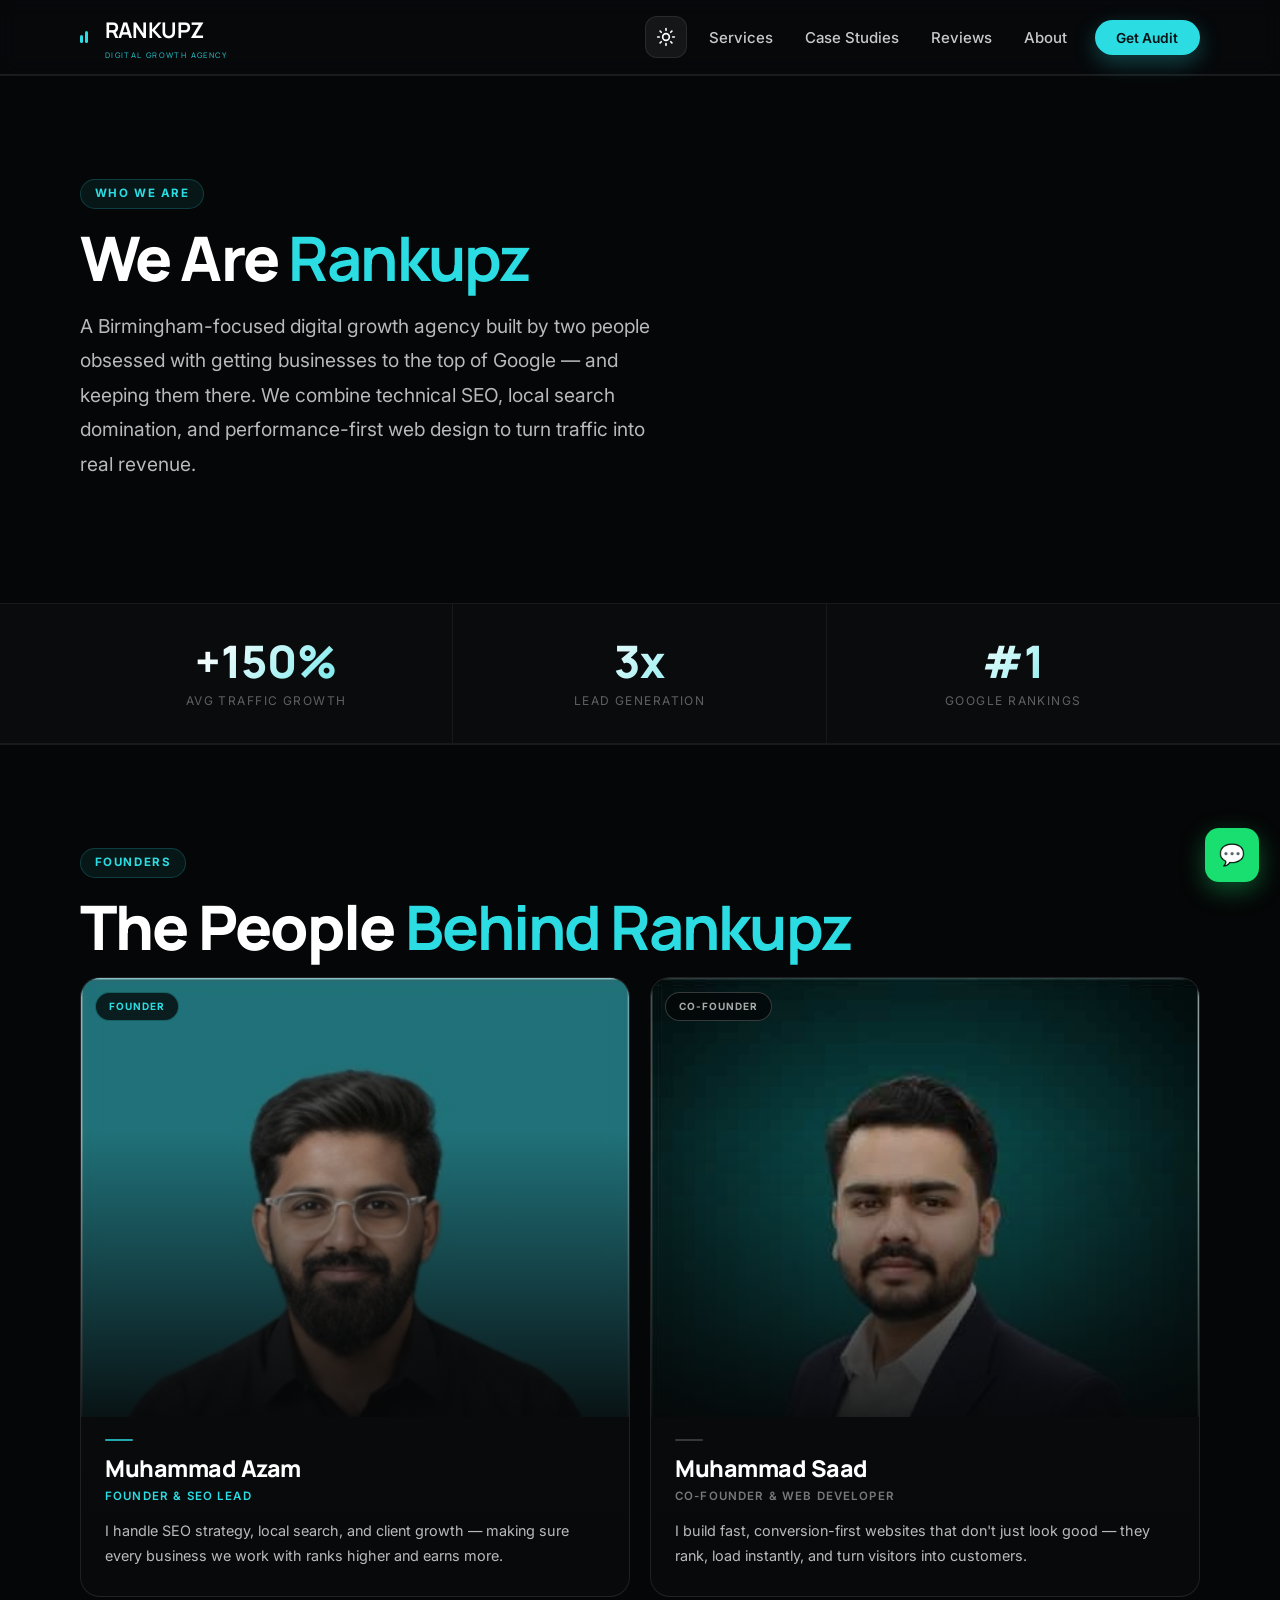
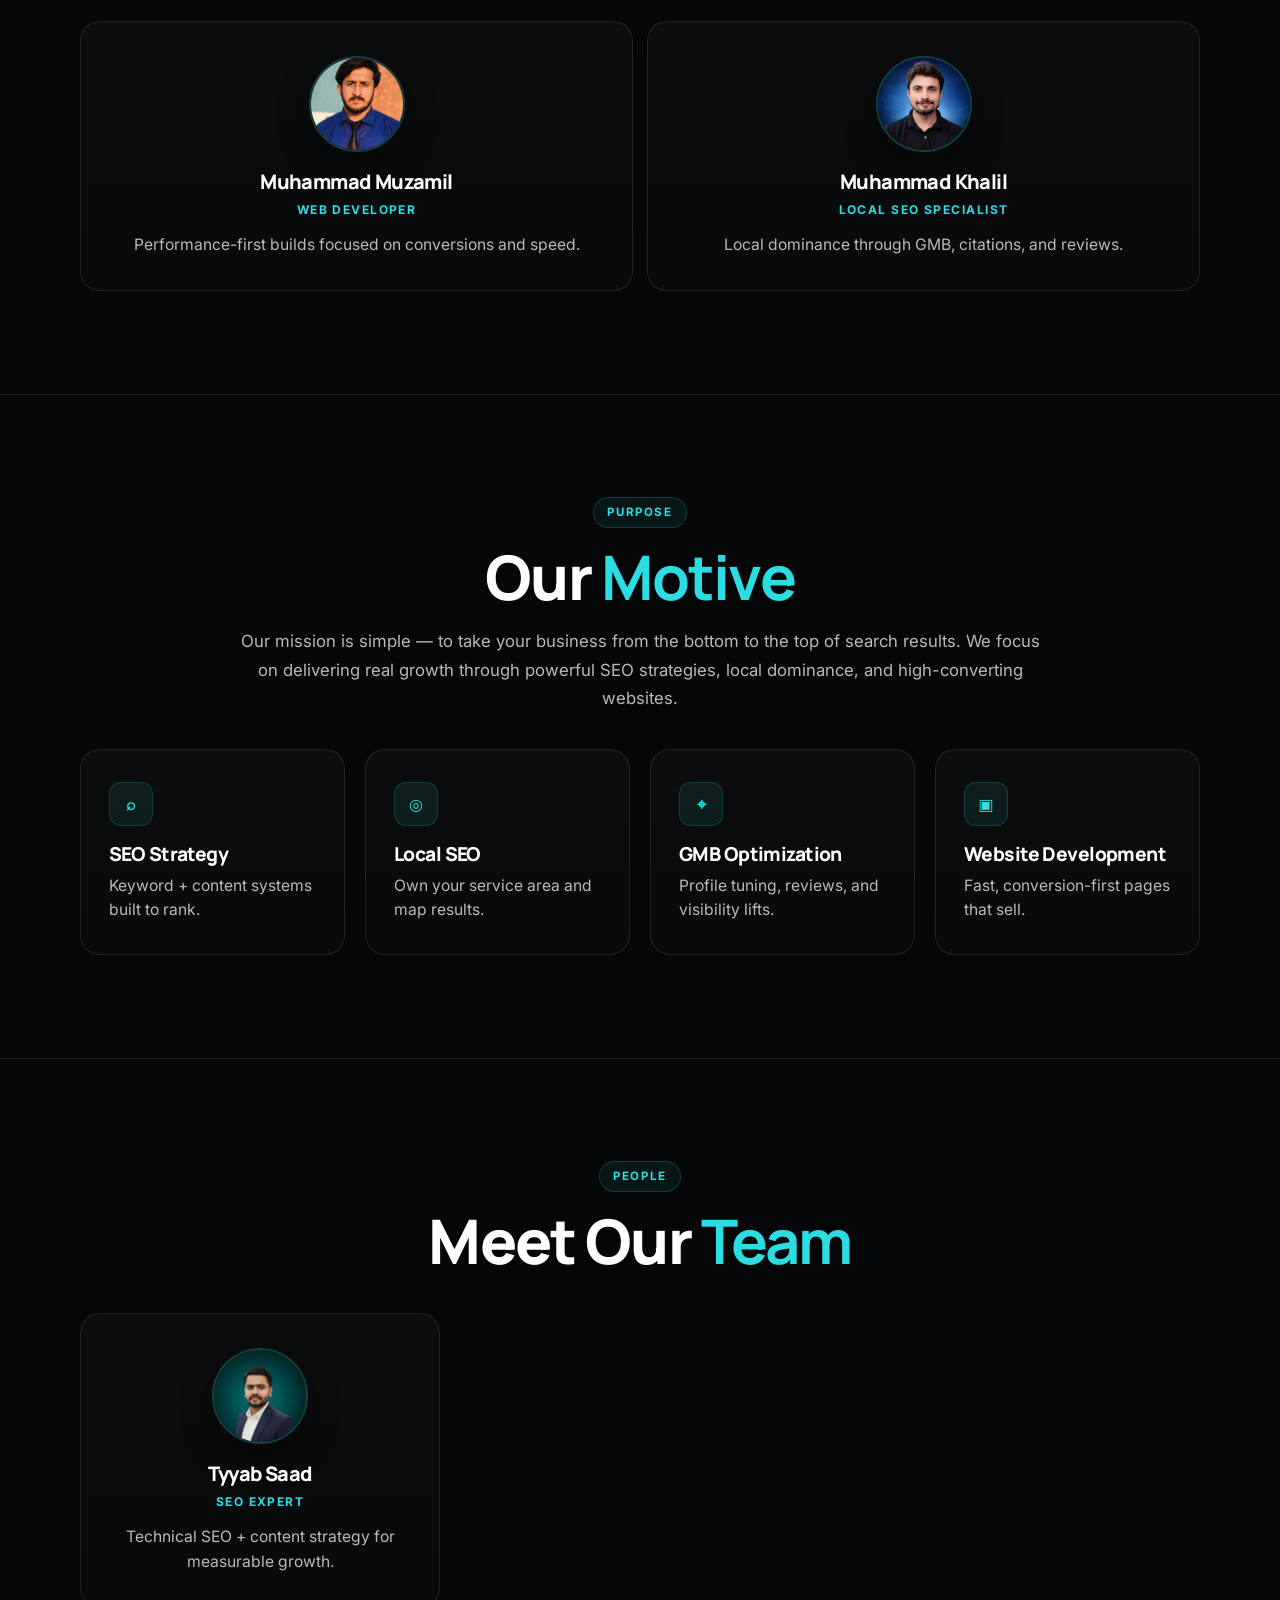
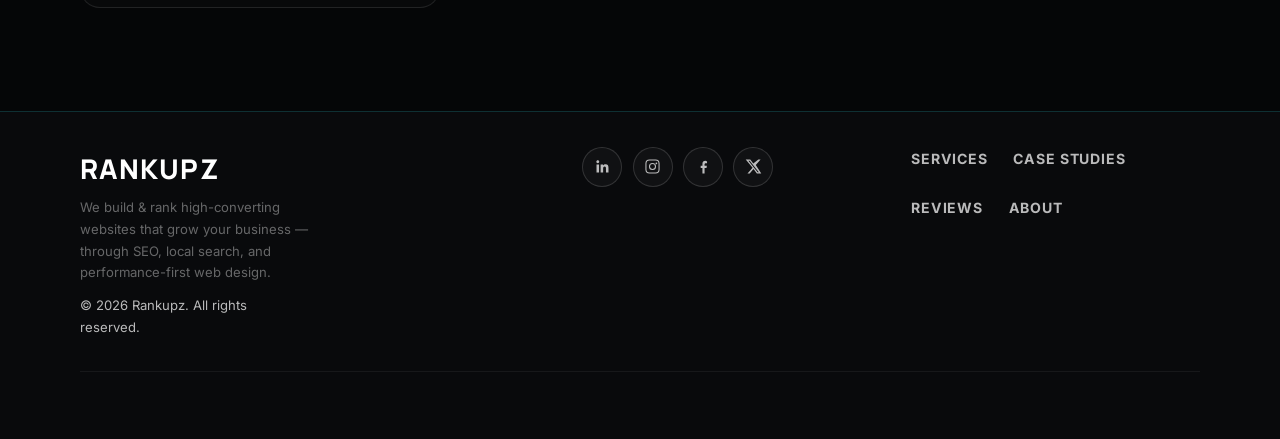
==== about.html @ 4bd8b88b "Add files via upload" ====
<!DOCTYPE html>
<html lang="en">
<head>
  <meta charset="UTF-8" />
  <meta name="viewport" content="width=device-width, initial-scale=1.0" />
  <meta name="description" content="Learn more about Rankupz, its expertise, and the services behind its premium digital growth work." />
  <title>About Us - Rankupz | Digital Growth Agency Birmingham</title>
  <link rel="preconnect" href="https://fonts.googleapis.com" />
  <link rel="preconnect" href="https://fonts.gstatic.com" crossorigin />
  <link href="https://fonts.googleapis.com/css2?family=Manrope:wght@500;600;700;800&family=Inter:wght@400;500;600;700&display=swap" rel="stylesheet" />
  <link rel="stylesheet" href="style.css" />
  <script>
    (function () {
      try {
        if (localStorage.getItem("theme") === "light") document.documentElement.setAttribute("data-theme", "light");
      } catch (e) {}
    })();
  </script>
</head>
<body>
  <a class="skip-link" href="#main">Skip to content</a>

  <header class="site-header" id="top">
    <div class="container header-inner">
      <a class="logo" href="index.html" aria-label="Home">
        <span class="logo-bars" aria-hidden="true"></span>
        <div>
          RANKUPZ
          <span style="display:block;font-size:0.48rem;font-weight:500;letter-spacing:0.18em;color:rgba(43,221,227,0.8);text-transform:uppercase;margin-top:1px;">Digital Growth Agency</span>
        </div>
      </a>

      <nav class="nav" aria-label="Primary">
        <button type="button" class="theme-toggle" id="theme-toggle" aria-label="Switch to light mode" title="Switch to light mode" aria-pressed="true">
          <svg class="theme-toggle-icon theme-toggle-icon--sun" xmlns="http://www.w3.org/2000/svg" viewBox="0 0 24 24" fill="none" stroke="currentColor" stroke-width="2" stroke-linecap="round" aria-hidden="true">
            <circle cx="12" cy="12" r="4" />
            <path d="M12 2v2M12 20v2M4.93 4.93l1.41 1.41M17.66 17.66l1.41 1.41M2 12h2M20 12h2M4.93 19.07l1.41-1.41M17.66 6.34l1.41-1.41" />
          </svg>
          <svg class="theme-toggle-icon theme-toggle-icon--moon" xmlns="http://www.w3.org/2000/svg" viewBox="0 0 24 24" fill="currentColor" aria-hidden="true">
            <path d="M21 12.79A9 9 0 1 1 11.21 3 7 7 0 0 0 21 12.79z" />
          </svg>
        </button>
        <button type="button" class="nav-toggle" aria-expanded="false" aria-controls="nav-menu" aria-label="Open menu">
          <span class="nav-toggle-bar"></span>
          <span class="nav-toggle-bar"></span>
          <span class="nav-toggle-bar"></span>
        </button>

        <ul class="nav-menu" id="nav-menu">
          <li><a href="index.html#services" class="nav-link">Services</a></li>
          <li><a href="index.html#projects" class="nav-link">Case Studies</a></li>
          <li><a href="index.html#reviews" class="nav-link">Reviews</a></li>
          <li><a href="about.html" class="nav-link">About</a></li>
          <li><a href="index.html#contact" class="nav-cta">Get Audit</a></li>
        </ul>
      </nav>
    </div>
  </header>

  <main id="main">
    <section class="section about-hero-section">
      <div class="container">
        <p class="section-label">Who We Are</p>
        <h1 class="section-title">We Are <span class="accent">Rankupz</span></h1>
        <p class="about-lead">A Birmingham-focused digital growth agency built by two people obsessed with getting businesses to the top of Google — and keeping them there. We combine technical SEO, local search domination, and performance-first web design to turn traffic into real revenue.</p>
      </div>
    </section>

    <div class="about-stats-band">
      <div class="container">
        <div class="about-stats-inner">
          <div class="about-stat-item">
            <p class="about-stat-num">+150%</p>
            <p class="about-stat-lbl">Avg Traffic Growth</p>
          </div>
          <div class="about-stat-item">
            <p class="about-stat-num">3x</p>
            <p class="about-stat-lbl">Lead Generation</p>
          </div>
          <div class="about-stat-item">
            <p class="about-stat-num">#1</p>
            <p class="about-stat-lbl">Google Rankings</p>
          </div>
        </div>
      </div>
    </div>

    <section class="section founders-section">
      <div class="container">
        <p class="section-label">Founders</p>
        <h2 class="section-title">The People <span class="accent">Behind Rankupz</span></h2>

        <div class="founders-grid">
          <div class="founder-card reveal" data-delay="0">
            <div class="founder-img">
              <img src="azam.jpg" alt="Muhammad Azam - Founder Rankupz" loading="lazy" decoding="async" />
              <div class="founder-img-overlay"></div>
              <span class="founder-badge">Founder</span>
            </div>
            <div class="founder-body">
              <div class="founder-accent-line"></div>
              <h3 class="founder-name">Muhammad Azam</h3>
              <p class="founder-role">Founder & SEO Lead</p>
              <p class="founder-bio">I handle SEO strategy, local search, and client growth — making sure every business we work with ranks higher and earns more.</p>
            </div>
          </div>

          <div class="founder-card reveal" data-delay="1">
            <div class="founder-img">
              <img src="saad.jpg" alt="Muhammad Saad - Co-Founder Rankupz" loading="lazy" decoding="async" />
              <div class="founder-img-overlay"></div>
              <span class="founder-badge founder-badge--co">Co-Founder</span>
            </div>
            <div class="founder-body">
              <div class="founder-accent-line founder-accent-line--dim"></div>
              <h3 class="founder-name">Muhammad Saad</h3>
              <p class="founder-role founder-role--dim">Co-Founder & Web Developer</p>
              <p class="founder-bio">I build fast, conversion-first websites that don't just look good — they rank, load instantly, and turn visitors into customers.</p>
            </div>
          </div>
        </div>

        <div class="team-members-row">
          <article class="team-card reveal" data-delay="2">
            <img class="team-avatar" src="Muzamil.jpg" alt="Muhammad Muzamil profile photo" />
            <h3 class="team-name">Muhammad Muzamil</h3>
            <p class="team-role">Web Developer</p>
            <p class="team-bio">Performance-first builds focused on conversions and speed.</p>
          </article>

          <article class="team-card reveal" data-delay="3">
            <img class="team-avatar" src="khalil.jpg" alt="Muhammad Khalil photo" />
            <h3 class="team-name">Muhammad Khalil</h3>
            <p class="team-role">Local SEO Specialist</p>
            <p class="team-bio">Local dominance through GMB, citations, and reviews.</p>
          </article>
        </div>
      </div>
    </section>

    <!-- ========== OUR MOTIVE ========== -->
    <section class="section motive-section" aria-labelledby="motive-title">
      <div class="container motive-container">
        <header class="motive-header reveal">
          <p class="section-label">Purpose</p>
          <h2 id="motive-title" class="section-title">Our <span class="accent">Motive</span></h2>
          <p class="motive-desc">
            Our mission is simple — to take your business from the bottom to the top of search results. We focus on delivering real growth through powerful SEO strategies, local dominance, and high-converting websites.
          </p>
        </header>

        <div class="motive-grid">
          <article class="motive-card reveal" data-delay="0">
            <div class="motive-icon" aria-hidden="true">⌕</div>
            <h3 class="motive-title">SEO Strategy</h3>
            <p class="motive-text">Keyword + content systems built to rank.</p>
          </article>

          <article class="motive-card reveal" data-delay="1">
            <div class="motive-icon" aria-hidden="true">◎</div>
            <h3 class="motive-title">Local SEO</h3>
            <p class="motive-text">Own your service area and map results.</p>
          </article>

          <article class="motive-card reveal" data-delay="2">
            <div class="motive-icon" aria-hidden="true">⌖</div>
            <h3 class="motive-title">GMB Optimization</h3>
            <p class="motive-text">Profile tuning, reviews, and visibility lifts.</p>
          </article>

          <article class="motive-card reveal" data-delay="3">
            <div class="motive-icon" aria-hidden="true">▣</div>
            <h3 class="motive-title">Website Development</h3>
            <p class="motive-text">Fast, conversion-first pages that sell.</p>
          </article>
        </div>
      </div>
    </section>

    <!-- ========== MEET OUR TEAM ========== -->
    <section class="section team-section" aria-labelledby="team-title">
      <div class="container">
        <header class="team-header reveal">
          <p class="section-label">People</p>
          <h2 id="team-title" class="section-title">Meet Our <span class="accent">Team</span></h2>
        </header>

        <div class="team-grid">
          <article class="team-card reveal" data-delay="0">
            <img class="team-avatar" src="saad.jpg" alt="Tyyab Saad photo" />
            <h3 class="team-name">Tyyab Saad</h3>
            <p class="team-role">SEO Expert</p>
            <p class="team-bio">Technical SEO + content strategy for measurable growth.</p>
          </article>
        </div>
      </div>
    </section>
  </main>

  <footer class="site-footer">
    <div class="container footer-inner">
      <div>
        <p class="footer-brand">RANKUPZ</p>
        <p class="footer-tagline">We build & rank high-converting websites that grow your business — through SEO, local search, and performance-first web design.</p>
        <p class="footer-copy">&copy; <span id="year"></span> Rankupz. All rights reserved.</p>
      </div>

      <div class="footer-social" aria-label="Social media links">
        <a href="https://www.linkedin.com/in/muhammad-azam-2197a6378/" class="social-link" target="_blank" rel="noopener noreferrer" aria-label="LinkedIn">
          <svg viewBox="0 0 24 24" fill="currentColor" aria-hidden="true"><path d="M20.447 20.452h-3.554v-5.569c0-1.328-.027-3.037-1.852-3.037-1.853 0-2.136 1.445-2.136 2.939v5.667H9.351V9h3.414v1.561h.046c.477-.9 1.637-1.85 3.37-1.85 3.601 0 4.267 2.37 4.267 5.455v6.286zM5.337 7.433c-1.144 0-2.063-.926-2.063-2.065 0-1.138.92-2.063 2.063-2.063 1.14 0 2.064.925 2.064 2.063 0 1.139-.925 2.065-2.064 2.065zm1.782 13.019H3.555V9h3.564v11.452z"/></svg>
        </a>
        <a href="https://www.instagram.com/" class="social-link" target="_blank" rel="noopener noreferrer" aria-label="Instagram">
          <svg viewBox="0 0 24 24" fill="currentColor" aria-hidden="true"><path d="M7.75 2h8.5A5.75 5.75 0 0 1 22 7.75v8.5A5.75 5.75 0 0 1 16.25 22h-8.5A5.75 5.75 0 0 1 2 16.25v-8.5A5.75 5.75 0 0 1 7.75 2m0 1.5A4.25 4.25 0 0 0 3.5 7.75v8.5a4.25 4.25 0 0 0 4.25 4.25h8.5a4.25 4.25 0 0 0 4.25-4.25v-8.5a4.25 4.25 0 0 0-4.25-4.25h-8.5M17.5 6.25a1.25 1.25 0 1 1 0 2.5 1.25 1.25 0 0 1 0-2.5M12 7a5 5 0 1 1 0 10 5 5 0 0 1 0-10m0 1.5a3.5 3.5 0 1 0 0 7 3.5 3.5 0 0 0 0-7"/></svg>
        </a>
        <a href="https://www.facebook.com/" class="social-link" target="_blank" rel="noopener noreferrer" aria-label="Facebook">
          <svg viewBox="0 0 24 24" fill="currentColor" aria-hidden="true"><path d="M13.5 22v-8h2.75l.5-3h-3.25V9.25c0-.89.34-1.75 1.82-1.75H17V4.87A19.6 19.6 0 0 0 14.57 4c-2.48 0-4.07 1.5-4.07 4.22V11H8v3h2.5v8h3z"/></svg>
        </a>
        <a href="https://x.com/" class="social-link" target="_blank" rel="noopener noreferrer" aria-label="X (Twitter)">
          <svg viewBox="0 0 24 24" fill="currentColor" aria-hidden="true"><path d="M18.9 2h3.1l-6.8 7.8L23 22h-6.2l-4.8-6.3L6.6 22H3.5l7.2-8.3L1 2h6.4l4.3 5.7L18.9 2zm-1.1 18h1.7L6.6 3.9H4.8L17.8 20z"/></svg>
        </a>
      </div>

      <nav class="footer-links" aria-label="Footer">
        <a href="index.html#services">Services</a>
        <a href="index.html#projects">Case Studies</a>
        <a href="index.html#reviews">Reviews</a>
        <a href="about.html">About</a>
      </nav>
    </div>

    <a class="floating-chat" href="index.html#contact" aria-label="Open contact section">💬</a>
  </footer>

  <script src="script.js"></script>
</body>
</html>
---- style.css ----
/* ============================================
   RANKUPZ — dark premium agency UI
   Accent: #2bdde3
   ============================================ */

:root {
  color-scheme: dark;
  --bg: #050607;
  --surface: #0c0d10;
  --surface-2: #111318;
  --text: #ffffff;
  --muted: rgba(255, 255, 255, 0.72);
  --accent: #2bdde3;
  --accent-soft: rgba(43, 221, 227, 0.15);
  --border: rgba(255, 255, 255, 0.09);
  --stat-gradient-start: #ffffff;
  /* Softer, more premium shadows (less harsh) */
  --shadow: 0 14px 44px rgba(0, 0, 0, 0.42);
  --shadow-hover: 0 18px 56px rgba(0, 0, 0, 0.48);
  --glow-soft: 0 0 0 1px rgba(43, 221, 227, 0.12), 0 10px 30px rgba(43, 221, 227, 0.14);
  --glow-hover: 0 0 0 1px rgba(43, 221, 227, 0.22), 0 14px 38px rgba(43, 221, 227, 0.18);
  --radius: 20px;
  --radius-pill: 999px;
  --font-display: "Manrope", system-ui, sans-serif;
  --font-body: "Inter", system-ui, sans-serif;
  --header-h: 74px;
  --ease: cubic-bezier(0.22, 1, 0.36, 1);
  /* Consistent spacing scale */
  --space-1: 0.5rem;
  --space-2: 0.75rem;
  --space-3: 1rem;
  --space-4: 1.25rem;
  --space-5: 1.6rem;
  --space-6: 2rem;
  --space-7: 2.6rem;
}

*,
*::before,
*::after {
  box-sizing: border-box;
}

html {
  scroll-behavior: smooth;
}

@media (prefers-reduced-motion: reduce) {
  html {
    scroll-behavior: auto;
  }
  *,
  *::before,
  *::after {
    animation-duration: 0.01ms !important;
    animation-iteration-count: 1 !important;
    transition-duration: 0.01ms !important;
  }
}

body {
  margin: 0;
  font-family: var(--font-body);
  font-size: 1rem;
  line-height: 1.65;
  color: var(--text);
  background: var(--bg);
  -webkit-font-smoothing: antialiased;
}

/* Better focus styles for keyboard users */
:focus-visible {
  outline: 3px solid rgba(43, 221, 227, 0.35);
  outline-offset: 3px;
}

img {
  max-width: 100%;
  height: auto;
  display: block;
}

h1, h2, h3, h4 {
  font-family: var(--font-display);
  color: var(--text);
  font-weight: 700;
  line-height: 1.15;
  letter-spacing: -0.03em;
}

a {
  color: inherit;
  text-decoration: none;
}

ul {
  margin: 0;
  padding: 0;
  list-style: none;
}

.accent {
  color: var(--accent);
  font-weight: 700;
}

.skip-link {
  position: absolute;
  left: -9999px;
  z-index: 9999;
  padding: 0.75rem 1rem;
  background: var(--accent);
  color: #000;
  font-weight: 600;
  border-radius: 8px;
}
.skip-link:focus {
  left: 1rem;
  top: 1rem;
}

.container {
  width: min(1120px, 92vw);
  margin-left: auto;
  margin-right: auto;
}

/* ========== Header ========== */
.site-header {
  position: sticky;
  top: 0;
  z-index: 300;
  background: rgba(8, 9, 11, 0.82);
  backdrop-filter: blur(10px);
  border-bottom: 1px solid var(--border);
  transition: background 0.3s var(--ease), box-shadow 0.3s var(--ease), border-color 0.3s var(--ease);
}

.site-header.is-scrolled {
  background: rgba(8, 9, 11, 0.95);
  border-color: rgba(43, 221, 227, 0.2);
  box-shadow: 0 8px 26px rgba(0, 0, 0, 0.4);
}

.header-inner {
  display: flex;
  align-items: center;
  justify-content: space-between;
  min-height: var(--header-h);
  padding: 0.15rem 0;
}

.nav {
  display: flex;
  align-items: center;
  gap: 0.5rem;
}

.theme-toggle {
  display: inline-flex;
  align-items: center;
  justify-content: center;
  width: 42px;
  height: 42px;
  padding: 0;
  border: 1px solid var(--border);
  border-radius: 12px;
  background: rgba(255, 255, 255, 0.06);
  color: var(--text);
  cursor: pointer;
  flex-shrink: 0;
  transition: background 0.25s var(--ease), border-color 0.25s var(--ease), transform 0.2s var(--ease);
}

.theme-toggle:hover {
  background: rgba(43, 221, 227, 0.12);
  border-color: rgba(43, 221, 227, 0.35);
}

.theme-toggle:focus-visible {
  outline: 3px solid rgba(43, 221, 227, 0.45);
  outline-offset: 2px;
}

.theme-toggle svg {
  width: 20px;
  height: 20px;
  display: block;
}

.theme-toggle .theme-toggle-icon--moon {
  display: none;
}

html[data-theme="light"] .theme-toggle .theme-toggle-icon--sun {
  display: none;
}

html[data-theme="light"] .theme-toggle .theme-toggle-icon--moon {
  display: block;
}

.logo {
  font-family: var(--font-display);
  font-weight: 700;
  font-size: 1.35rem;
  letter-spacing: -0.02em;
  color: var(--text);
  display: inline-flex;
  align-items: center;
  gap: 0.55rem;
}

.logo-bars {
  width: 12px;
  height: 12px;
  position: relative;
  display: inline-block;
}
.logo-bars::before,
.logo-bars::after {
  content: "";
  position: absolute;
  bottom: 0;
  width: 3px;
  border-radius: 3px;
  background: var(--accent);
}
.logo-bars::before {
  left: 0;
  height: 8px;
}
.logo-bars::after {
  left: 5px;
  height: 12px;
}
.logo-bars + * {
  margin-left: 0.25rem;
}

.nav-menu {
  display: flex;
  align-items: center;
  gap: 0.2rem;
  list-style: none;
  margin: 0;
  padding: 0;
}

.nav-link {
  position: relative;
  font-size: 0.9375rem;
  font-weight: 500;
  color: var(--text);
  opacity: 0.78;
  padding: 0.55rem 0.9rem;
  transition: opacity 0.25s var(--ease);
}

.nav-link::after {
  content: "";
  position: absolute;
  left: 0.9rem;
  right: 0.9rem;
  bottom: 0.15rem;
  height: 2px;
  background: var(--accent);
  transform: scaleX(0);
  transform-origin: left;
  transition: transform 0.3s var(--ease);
}

.nav-link:hover,
.nav-link:focus-visible {
  opacity: 1;
}

.nav-link:hover::after,
.nav-link:focus-visible::after {
  transform: scaleX(1);
}

/* Nav CTA: pill, secondary fill, white text */
.nav-cta {
  margin-left: 0.65rem;
  padding: 0.6rem 1.35rem;
  font-size: 0.86rem;
  font-weight: 600;
  color: #ffffff !important;
  border-radius: var(--radius-pill);
  background: var(--accent);
  color: #061215 !important;
  box-shadow: 0 8px 22px rgba(43, 221, 227, 0.28);
  transition: transform 0.25s var(--ease), box-shadow 0.25s var(--ease), background 0.25s var(--ease);
}

.nav-cta:hover {
  transform: translateY(-1px);
  box-shadow: 0 12px 30px rgba(43, 221, 227, 0.34);
}

.nav-toggle {
  display: none;
  flex-direction: column;
  gap: 5px;
  background: none;
  border: none;
  cursor: pointer;
  padding: 0.5rem;
}

.nav-toggle-bar {
  width: 22px;
  height: 2px;
  background: var(--text);
  border-radius: 1px;
  transition: transform 0.25s var(--ease), opacity 0.25s var(--ease);
}

@media (max-width: 768px) {
  .nav-toggle {
    display: flex;
  }
  .nav-menu {
    position: fixed;
    inset: var(--header-h) 0 auto 0;
    flex-direction: column;
    gap: 0;
    padding: 1rem 0 1.25rem;
    background: rgba(8, 9, 11, 0.98);
    border-bottom: 1px solid var(--border);
    box-shadow: var(--shadow);
    transform: translateY(-120%);
    opacity: 0;
    visibility: hidden;
    transition: transform 0.3s var(--ease), opacity 0.3s var(--ease), visibility 0.3s;
  }
  .nav-menu.is-open {
    transform: translateY(0);
    opacity: 1;
    visibility: visible;
  }
  .nav-menu li {
    width: 100%;
    justify-content: center;
  }
  .nav-link {
    display: block;
    width: 100%;
    text-align: center;
    padding: 0.85rem 1rem;
    opacity: 1;
  }
  .nav-link::after {
    left: 30%;
    right: 30%;
    bottom: 0.4rem;
  }
  .nav-cta {
    margin: 0.65rem 1.25rem 0;
    width: calc(100% - 2.5rem);
    text-align: center;
  }
  .nav-toggle[aria-expanded="true"] .nav-toggle-bar:nth-child(1) {
    transform: translateY(7px) rotate(45deg);
  }
  .nav-toggle[aria-expanded="true"] .nav-toggle-bar:nth-child(2) {
    opacity: 0;
  }
  .nav-toggle[aria-expanded="true"] .nav-toggle-bar:nth-child(3) {
    transform: translateY(-7px) rotate(-45deg);
  }
}

/* ========== Buttons ========== */
.btn {
  display: inline-flex;
  align-items: center;
  justify-content: center;
  gap: 0.5rem;
  padding: 0.9rem 1.75rem;
  min-height: 50px;
  font-family: var(--font-body);
  font-size: 0.9375rem;
  font-weight: 600;
  border-radius: var(--radius-pill);
  border: none;
  cursor: pointer;
  transition: transform 0.25s var(--ease), box-shadow 0.25s var(--ease), background 0.25s var(--ease), color 0.25s var(--ease);
}

.btn-primary {
  color: #071316;
  background: var(--accent);
  box-shadow: 0 10px 26px rgba(43, 221, 227, 0.28);
}

.btn-primary:hover {
  transform: translateY(-2px);
  box-shadow: 0 16px 40px rgba(43, 221, 227, 0.36);
}

.btn-primary:active {
  transform: scale(0.98);
}

.btn-ghost {
  background: transparent;
  color: var(--text);
  border: 1px solid rgba(255, 255, 255, 0.14);
  box-shadow: none;
}

.btn-ghost:hover {
  border-color: rgba(43, 221, 227, 0.4);
  background: rgba(255, 255, 255, 0.03);
  transform: translateY(-1px);
}

.btn-block {
  width: 100%;
}

/* ========== Hero ========== */
.hero {
  position: relative;
  padding: clamp(4.2rem, 9vw, 6.8rem) 0 clamp(4.8rem, 9vw, 7.4rem);
  background: var(--bg);
  overflow: hidden;
}

.hero-bg {
  position: absolute;
  inset: 0;
  background:
    radial-gradient(ellipse 60% 35% at 75% 30%, rgba(255, 255, 255, 0.1), transparent 65%),
    radial-gradient(ellipse 80% 60% at 50% 50%, rgba(43, 221, 227, 0.08), transparent 75%);
  pointer-events: none;
}

.hero-layout {
  position: relative;
  z-index: 1;
  display: grid;
  grid-template-columns: minmax(0, 1.05fr) minmax(0, 0.95fr);
  gap: clamp(2.6rem, 6vw, 4.6rem);
  align-items: center;
}

.hero-content {
  max-width: 40rem;
}

.hero-badge {
  display: inline-block;
  font-size: 0.78rem;
  font-weight: 600;
  letter-spacing: 0.14em;
  text-transform: uppercase;
  color: var(--accent);
  margin-bottom: 1.25rem;
}

.hero-title {
  font-size: clamp(3rem, 8vw, 5.5rem);
  font-weight: 800;
  margin: 0 0 0.85rem;
  line-height: 0.98;
  color: var(--text);
}

.hero-sub {
  font-size: clamp(1.08rem, 1.8vw, 1.35rem);
  color: var(--muted);
  margin: 0 0 2rem;
  max-width: 44rem;
  line-height: 1.55;
}

.hero-actions {
  display: flex;
  flex-wrap: wrap;
  gap: 1rem;
}

.hero-visual {
  display: flex;
  justify-content: center;
}

.hero-panel {
  width: min(440px, 100%);
  background: linear-gradient(180deg, rgba(255, 255, 255, 0.07) 0%, rgba(255, 255, 255, 0.03) 100%);
  border: 1px solid var(--border);
  border-radius: var(--radius);
  padding: 1.25rem;
  box-shadow: var(--shadow);
}

.hero-panel-row {
  display: flex;
  align-items: center;
  justify-content: space-between;
  padding: 0.7rem 0;
  border-bottom: 1px solid rgba(255, 255, 255, 0.08);
  color: var(--muted);
}

.hero-panel-row strong {
  color: var(--accent);
  font-family: var(--font-display);
  font-size: 1.05rem;
}

.hero-line-chart {
  margin-top: 1rem;
  height: 130px;
  border-radius: 10px;
  border: 1px solid rgba(255, 255, 255, 0.08);
  background:
    linear-gradient(150deg, rgba(43, 221, 227, 0.3) 0%, rgba(43, 221, 227, 0.02) 70%),
    radial-gradient(circle at 25% 70%, rgba(43, 221, 227, 0.45) 0 2px, transparent 3px),
    radial-gradient(circle at 50% 52%, rgba(43, 221, 227, 0.45) 0 2px, transparent 3px),
    radial-gradient(circle at 72% 37%, rgba(43, 221, 227, 0.45) 0 2px, transparent 3px),
    linear-gradient(135deg, transparent 0 20%, rgba(43, 221, 227, 0.9) 20% 22%, transparent 22% 43%, rgba(43, 221, 227, 0.9) 43% 45%, transparent 45% 64%, rgba(43, 221, 227, 0.9) 64% 66%, transparent 66%);
}

.fade-in-up {
  opacity: 0;
  animation: fadeInUp 0.75s var(--ease) forwards;
}

@keyframes fadeInUp {
  from {
    opacity: 0;
    transform: translateY(16px);
  }
  to {
    opacity: 1;
    transform: translateY(0);
  }
}

@media (max-width: 960px) {
  .hero-layout {
    grid-template-columns: 1fr;
    text-align: left;
  }
  .hero-content {
    max-width: none;
  }
  .hero-sub {
    margin-left: auto;
    margin-right: auto;
  }
  .hero-visual {
    max-width: 100%;
  }
}

/* ========== Sections ========== */
.section {
  padding: clamp(4.5rem, 9vw, 7rem) 0;
  background: var(--bg);
  border-top: 1px solid rgba(255, 255, 255, 0.08);
}

.section-header {
  display: grid;
  grid-template-columns: 1fr 1fr;
  gap: 2.25rem;
  align-items: start;
  margin-bottom: clamp(2.5rem, 5vw, 3.5rem);
}

.section-label {
  font-size: 0.85rem;
  font-weight: 700;
  letter-spacing: 0.18em;
  text-transform: uppercase;
  color: var(--accent);
  margin: 0 0 1rem;
}

.section-title {
  font-size: clamp(2.1rem, 4.8vw, 4.1rem);
  font-weight: 800;
  margin: 0 0 0.85rem;
  color: var(--text);
  line-height: 1.2;
}

.section-desc {
  margin: 0;
  color: var(--muted);
  font-size: clamp(1rem, 1.3vw, 1.15rem);
  line-height: 1.6;
  max-width: 34rem;
}

/* Scroll reveal */
.reveal {
  opacity: 0;
  transform: translateY(20px);
  transition: opacity 0.8s var(--ease), transform 0.8s var(--ease);
}

.reveal.is-visible {
  opacity: 1;
  transform: translateY(0);
}

/* ========== Services (glass cards) ========== */
.services-grid {
  display: grid;
  grid-template-columns: repeat(3, minmax(0, 1fr));
  gap: 1.25rem;
  background: transparent;
}

.service-card {
  padding: 2.35rem 2.1rem 2.2rem;
  background: linear-gradient(180deg, rgba(255, 255, 255, 0.03) 0%, rgba(255, 255, 255, 0.015) 100%);
  border: 1px solid var(--border);
  min-height: 340px;
  border-radius: var(--radius);
  transition: all 0.3s ease;
}

.service-card:hover {
  transform: translateY(-8px) scale(1.02);
  box-shadow: 0 20px 60px rgba(0,0,0,0.5), 0 0 0 1px rgba(43, 221, 227, 0.18), 0 0 28px rgba(43, 221, 227, 0.14);
  background: linear-gradient(180deg, rgba(43, 221, 227, 0.06) 0%, rgba(255, 255, 255, 0.015) 100%);
}

.service-card--featured {
  background: linear-gradient(180deg, rgba(43, 221, 227, 0.08) 0%, rgba(255, 255, 255, 0.02) 100%);
}

.service-card-icon {
  width: 44px;
  height: 44px;
  display: flex;
  align-items: center;
  justify-content: center;
  margin-bottom: 1.15rem;
  border-radius: 10px;
  background: rgba(43, 221, 227, 0.09);
  color: var(--accent);
  border: 1px solid rgba(43, 221, 227, 0.15);
  transition: transform 0.25s var(--ease);
}

.service-card-icon svg {
  width: 22px;
  height: 22px;
}

.service-card:hover .service-card-icon {
  transform: scale(1.05);
}

.service-card-icon--solid {
  background: rgba(43, 221, 227, 0.18);
}

.service-card-title {
  font-size: 1.55rem;
  font-weight: 800;
  margin: 0 0 0.5rem;
  color: var(--text);
}

.service-card-desc {
  display: none;
}

.service-sublist {
  margin: 0;
  font-size: 0.98rem;
  color: var(--muted);
}

.service-sublist li {
  position: relative;
  padding-left: 1.1rem;
  margin-bottom: 0.7rem;
}

.service-sublist li::before {
  content: "";
  position: absolute;
  left: 0;
  top: 0.55em;
  width: 5px;
  height: 5px;
  border-radius: 50%;
  background: var(--accent);
}

@media (max-width: 640px) {
  .section-header {
    grid-template-columns: 1fr;
  }
  .section-desc {
    font-size: 1.05rem;
    line-height: 1.6;
  }
  .services-grid {
    grid-template-columns: 1fr;
  }
  .service-card {
    border-right: 0;
    border-bottom: 1px solid var(--border);
  }
}

/* ========== Why us ========== */
.why-layout {
  display: grid;
  grid-template-columns: 1.15fr 1fr;
  gap: 2.2rem;
}

.why-intro .section-title {
  font-size: clamp(2.3rem, 6vw, 4.8rem);
}

.why-grid {
  display: grid;
  grid-template-columns: repeat(2, minmax(0, 1fr));
  gap: 1.25rem;
  background: transparent;
}

.why-item {
  padding: 2.1rem 1.95rem;
  background: linear-gradient(180deg, rgba(255, 255, 255, 0.03) 0%, rgba(255, 255, 255, 0.015) 100%);
  border: 1px solid var(--border);
  border-radius: var(--radius);
  transition: all 0.3s ease;
}

.why-item:hover {
  transform: translateY(-8px) scale(1.02);
  box-shadow: 0 20px 60px rgba(0,0,0,0.5), 0 0 0 1px rgba(43, 221, 227, 0.18), 0 0 28px rgba(43, 221, 227, 0.12);
  background: rgba(43, 221, 227, 0.06);
}

.why-title {
  font-size: 1.25rem;
  font-weight: 800;
  margin: 0 0 0.45rem;
  color: var(--text);
}

.why-text {
  margin: 0;
  font-size: 0.98rem;
  color: var(--muted);
  line-height: 1.6;
}

/* ========== Projects ========== */
.projects-grid {
  display: grid;
  grid-template-columns: repeat(3, minmax(0, 1fr));
  gap: 1.25rem;
  background: transparent;
}

.project-card {
  padding: 2.15rem 1.95rem;
  border: 1px solid var(--border);
  background: linear-gradient(180deg, rgba(255, 255, 255, 0.03) 0%, rgba(255, 255, 255, 0.015) 100%);
  min-height: 300px;
  border-radius: var(--radius);
  transition: all 0.3s ease;
}

.project-card:hover {
  transform: translateY(-8px) scale(1.02);
  box-shadow: 0 20px 60px rgba(0,0,0,0.5), 0 0 0 1px rgba(43, 221, 227, 0.18), 0 0 28px rgba(43, 221, 227, 0.12);
  background: linear-gradient(180deg, rgba(43, 221, 227, 0.05) 0%, rgba(255, 255, 255, 0.015) 100%);
}

.project-title {
  font-size: 1.35rem;
  font-weight: 800;
  margin: 0.2rem 0 0.35rem;
  color: var(--text);
}

.stat-number {
  margin: 0 0 0.8rem;
  font-family: var(--font-display);
  font-size: clamp(2rem, 5vw, 2.8rem);
  font-weight: 800;
  color: var(--accent);
}

.project-desc {
  margin: 0;
  font-size: 0.98rem;
  color: var(--muted);
  line-height: 1.55;
}

/* ========== Portfolio / Our Work ========== */
.portfolio-grid {
  display: grid;
  grid-template-columns: repeat(2, minmax(0, 1fr));
  gap: 1.25rem;
}

.portfolio-card {
  text-align: left;
  width: 100%;
  padding: 0;
  border: 1px solid var(--border);
  border-radius: var(--radius);
  background: linear-gradient(180deg, rgba(255, 255, 255, 0.03) 0%, rgba(255, 255, 255, 0.015) 100%);
  box-shadow: var(--shadow);
  overflow: hidden;
  cursor: pointer;
  transition: transform 0.35s var(--ease), box-shadow 0.35s var(--ease), border-color 0.35s var(--ease);
}

.portfolio-media {
  position: relative;
  aspect-ratio: 16 / 10;
  overflow: hidden;
}

.portfolio-media img {
  width: 100%;
  height: 100%;
  object-fit: cover;
  transform: scale(1.02);
  transition: transform 0.55s var(--ease);
}

.portfolio-body {
  padding: 1.6rem 1.6rem 1.7rem;
}

.portfolio-category {
  margin: 0 0 0.6rem;
  color: var(--accent);
  font-weight: 800;
  font-size: 0.72rem;
  letter-spacing: 0.12em;
  text-transform: uppercase;
}

.portfolio-title {
  margin: 0 0 0.55rem;
  font-family: var(--font-display);
  font-weight: 800;
  font-size: 1.25rem;
  color: var(--text);
  letter-spacing: -0.02em;
}

.portfolio-desc {
  margin: 0;
  color: var(--muted);
  font-size: 0.98rem;
  line-height: 1.6;
}

.portfolio-card:hover,
.portfolio-card:focus-visible {
  transform: translateY(-8px) scale(1.01);
  border-color: rgba(43, 221, 227, 0.22);
  box-shadow: 0 22px 60px rgba(0,0,0,0.5), 0 0 0 1px rgba(43, 221, 227, 0.18), 0 0 28px rgba(43, 221, 227, 0.12);
  outline: none;
}

.portfolio-card:hover .portfolio-media img,
.portfolio-card:focus-visible .portfolio-media img {
  transform: scale(1.08);
}

.portfolio-cta {
  margin-top: 2.25rem;
  display: flex;
  justify-content: center;
}

@media (max-width: 900px) {
  .portfolio-grid {
    grid-template-columns: 1fr;
  }
  .portfolio-body {
    padding: 1.4rem 1.35rem 1.5rem;
  }
}

/* ========== Case study modal ========== */
.case-modal {
  position: fixed;
  inset: 0;
  z-index: 999;
  display: grid;
  place-items: center;
  padding: 1.25rem;
  opacity: 0;
  visibility: hidden;
  pointer-events: none;
  transition: opacity 0.25s var(--ease), visibility 0.25s var(--ease);
}

.case-modal.is-open {
  opacity: 1;
  visibility: visible;
  pointer-events: auto;
}

.case-modal-overlay {
  position: absolute;
  inset: 0;
  background: rgba(0, 0, 0, 0.62);
  backdrop-filter: blur(10px);
}

.case-modal-dialog {
  position: relative;
  width: min(820px, 92vw);
  max-height: min(78vh, 720px);
  overflow: auto;
  border-radius: 22px;
  border: 1px solid rgba(43, 221, 227, 0.22);
  background: linear-gradient(180deg, rgba(255,255,255,0.04) 0%, rgba(255,255,255,0.02) 100%);
  box-shadow: 0 28px 90px rgba(0,0,0,0.62);
  transform: translateY(14px) scale(0.98);
  transition: transform 0.25s var(--ease);
  z-index: 1;
}

.case-modal.is-open .case-modal-dialog {
  transform: translateY(0) scale(1);
}

.case-modal-close {
  position: absolute;
  top: 14px;
  right: 14px;
  width: 42px;
  height: 42px;
  border-radius: 14px;
  border: 1px solid rgba(255, 255, 255, 0.14);
  background: rgba(255, 255, 255, 0.06);
  color: var(--text);
  cursor: pointer;
  display: grid;
  place-items: center;
  font-size: 1.5rem;
  line-height: 1;
  transition: transform 0.2s var(--ease), border-color 0.2s var(--ease), background 0.2s var(--ease);
}

.case-modal-close:hover {
  transform: translateY(-1px);
  border-color: rgba(43, 221, 227, 0.35);
  background: rgba(43, 221, 227, 0.12);
}

.case-modal-content {
  padding: 2.1rem 2.1rem 2rem;
}

.case-modal-kicker {
  margin: 0 0 0.4rem;
  color: var(--muted);
  font-size: 0.9rem;
}

.case-modal-title {
  margin: 0 0 0.5rem;
  font-family: var(--font-display);
  font-weight: 900;
  font-size: clamp(1.65rem, 3.2vw, 2.25rem);
  color: var(--text);
  letter-spacing: -0.03em;
}

.case-modal-live {
  display: inline-flex;
  align-items: center;
  gap: 0.4rem;
  margin: 0 0 1.1rem;
  padding: 0.45rem 0.85rem;
  border-radius: 999px;
  border: 1px solid rgba(43, 221, 227, 0.35);
  background: rgba(43, 221, 227, 0.08);
  color: var(--accent);
  font-weight: 800;
  letter-spacing: 0.06em;
  text-transform: uppercase;
  font-size: 0.68rem;
  transition: transform 0.2s var(--ease), background 0.2s var(--ease), border-color 0.2s var(--ease);
}

.case-modal-live:hover {
  transform: translateY(-1px);
  background: rgba(43, 221, 227, 0.12);
  border-color: rgba(43, 221, 227, 0.55);
}

.case-modal-category {
  margin: 0 0 1.4rem;
  color: var(--accent);
  font-weight: 800;
  letter-spacing: 0.12em;
  text-transform: uppercase;
  font-size: 0.72rem;
}

.case-modal-grid {
  display: grid;
  grid-template-columns: 1fr 1fr;
  gap: 1.25rem;
}

.case-modal-block {
  padding: 1.25rem 1.25rem 1.15rem;
  border-radius: 18px;
  border: 1px solid var(--border);
  background: rgba(0, 0, 0, 0.22);
}

.case-modal-block--full {
  grid-column: 1 / -1;
}

.case-modal-heading {
  margin: 0 0 0.55rem;
  color: var(--text);
  font-family: var(--font-display);
  font-weight: 800;
  font-size: 1.05rem;
}

.case-modal-text {
  margin: 0;
  color: var(--muted);
  line-height: 1.7;
}

.case-modal-results {
  margin: 0;
  padding: 0;
  list-style: none;
  display: grid;
  gap: 0.6rem;
}

.case-modal-results li {
  padding-left: 1.1rem;
  position: relative;
  color: var(--text);
  font-weight: 800;
}

.case-modal-results li::before {
  content: "";
  position: absolute;
  left: 0;
  top: 0.62em;
  width: 6px;
  height: 6px;
  border-radius: 50%;
  background: var(--accent);
}

.case-tabs {
  margin-top: 1.25rem;
}

.case-tabs-header {
  display: inline-flex;
  gap: 0.5rem;
  padding: 0.35rem;
  border-radius: 999px;
  border: 1px solid rgba(255,255,255,0.12);
  background: rgba(255,255,255,0.03);
}

.case-tab {
  appearance: none;
  border: 0;
  background: transparent;
  color: var(--muted);
  font-weight: 900;
  letter-spacing: 0.12em;
  text-transform: uppercase;
  font-size: 0.68rem;
  padding: 0.55rem 0.95rem;
  border-radius: 999px;
  cursor: pointer;
  transition: background 0.2s var(--ease), color 0.2s var(--ease), transform 0.2s var(--ease);
}

.case-tab:hover {
  transform: translateY(-1px);
  color: var(--text);
}

.case-tab.is-active {
  color: #061215;
  background: var(--accent);
}

.case-tabs-panel {
  margin-top: 0.9rem;
  padding: 1.1rem 1.15rem;
  border-radius: 18px;
  border: 1px solid rgba(43, 221, 227, 0.18);
  background: rgba(0, 0, 0, 0.2);
  box-shadow: 0 14px 40px rgba(0,0,0,0.35);
  transition: opacity 0.2s var(--ease), transform 0.2s var(--ease);
}

.case-tabs-panel.is-switching {
  opacity: 0.7;
  transform: translateY(4px);
}

.case-tabs-text {
  margin: 0;
  color: var(--text);
  font-weight: 800;
  line-height: 1.7;
}

@media (max-width: 720px) {
  .case-modal-content {
    padding: 1.7rem 1.35rem 1.25rem;
  }
  .case-modal-grid {
    grid-template-columns: 1fr;
  }
  .case-modal-dialog {
    max-height: 82vh;
  }
}

/* ========== Reviews ========== */
.reviews-grid {
  display: grid;
  grid-template-columns: repeat(2, minmax(0, 1fr));
  gap: 1.25rem;
}

.review-card {
  padding: 2rem 1.85rem;
  background: rgba(255, 255, 255, 0.03);
  border: 1px solid var(--border);
  border-radius: var(--radius);
  box-shadow: var(--shadow);
  transition: all 0.3s ease;
}

.review-card:hover {
  transform: translateY(-8px) scale(1.02);
  box-shadow: 0 20px 60px rgba(0,0,0,0.5), 0 0 0 1px rgba(43, 221, 227, 0.18), 0 0 28px rgba(43, 221, 227, 0.12);
  border-color: rgba(43, 221, 227, 0.18);
}

.review-stars {
  margin: 0 0 1rem;
  color: var(--accent);
  font-size: 1.1rem;
  letter-spacing: 0.12em;
}

.review-text {
  margin: 0 0 1.15rem;
  color: var(--text);
  font-style: italic;
  font-weight: 600;
  line-height: 1.45;
}

.review-author {
  margin: 0;
  color: var(--text);
  font-family: var(--font-display);
  font-weight: 700;
  text-transform: uppercase;
  letter-spacing: 0.05em;
}

.review-role {
  margin: 0.25rem 0 0;
  color: var(--muted);
  font-size: 0.85rem;
  text-transform: uppercase;
  letter-spacing: 0.07em;
}

/* Reviewer identity row: avatar + name/role */
.review-meta {
  display: flex;
  align-items: center;
  gap: 0.75rem;
  margin-top: 0.25rem;
}

.review-avatar {
  width: 42px;
  height: 42px;
  border-radius: 50%;
  object-fit: cover;
  border: 1px solid rgba(43, 221, 227, 0.35);
  box-shadow: 0 0 0 3px rgba(43, 221, 227, 0.08);
  flex-shrink: 0;
}

/* ========== Contact ========== */
.contact-grid {
  display: grid;
  grid-template-columns: 1fr 1fr;
  gap: 2.4rem;
  align-items: start;
}

.contact-title {
  margin: 0 0 1rem;
  font-family: var(--font-display);
  font-size: clamp(2.6rem, 5vw, 4.8rem);
  line-height: 0.94;
  letter-spacing: -0.02em;
  color: var(--text);
  max-width: 13ch;
}

.contact-lead {
  margin: 0 0 1.5rem;
  color: var(--muted);
  font-size: 1.05rem;
  max-width: 30rem;
  line-height: 1.6;
}

.contact-meta p {
  margin: 0 0 0.85rem;
  color: var(--text);
  font-weight: 700;
  text-transform: uppercase;
  letter-spacing: 0.04em;
}

.meta-icon {
  display: inline-flex;
  width: 34px;
  height: 34px;
  align-items: center;
  justify-content: center;
  margin-right: 0.65rem;
  border: 1px solid var(--border);
  border-radius: 10px;
  color: var(--accent);
}

.contact-form-wrap {
  padding: 2rem;
  background: linear-gradient(180deg, rgba(255, 255, 255, 0.06) 0%, rgba(255, 255, 255, 0.02) 100%);
  border: 1px solid var(--border);
  border-radius: var(--radius);
  box-shadow: var(--shadow);
  transition: all 0.3s ease;
}

.contact-form-wrap:hover {
  transform: translateY(-8px) scale(1.02);
  box-shadow: 0 20px 60px rgba(0,0,0,0.5), 0 0 0 1px rgba(43, 221, 227, 0.18), 0 0 28px rgba(43, 221, 227, 0.12);
  border-color: rgba(43, 221, 227, 0.18);
}

/* ========== About Page ========== */
.about-section {
  min-height: calc(100vh - var(--header-h));
  display: flex;
  align-items: center;
}

.about-container {
  display: grid;
  grid-template-columns: minmax(0, 1.05fr) minmax(320px, 0.95fr);
  gap: 3rem;
  align-items: center;
}

.about-text {
  max-width: 42rem;
}

.about-text .section-title {
  margin-bottom: 1.1rem;
}

.about-intro {
  margin: 0 0 1.2rem;
  color: var(--text);
  font-size: 1.08rem;
  line-height: 1.75;
}

.about-text p:not(.section-label):not(.about-intro) {
  margin: 0 0 1rem;
  color: var(--muted);
  font-size: 1rem;
  line-height: 1.75;
}

.about-image {
  justify-self: end;
  width: min(100%, 430px);
}

.about-image img {
  width: 100%;
  aspect-ratio: 4 / 5;
  object-fit: cover;
  border-radius: 22px;
  border: 1px solid rgba(255, 255, 255, 0.1);
  box-shadow: 0 18px 44px rgba(0, 0, 0, 0.42);
  transition: all 0.3s ease;
}

.about-image img:hover {
  transform: translateY(-8px) scale(1.02);
  box-shadow: 0 20px 60px rgba(0,0,0,0.5), 0 0 0 1px rgba(43, 221, 227, 0.18), 0 0 28px rgba(43, 221, 227, 0.12);
}

/* ========== Motive Section ========== */
.motive-header {
  text-align: center;
  max-width: 820px;
  margin: 0 auto 2.25rem;
}

.motive-desc {
  margin: 0;
  color: var(--muted);
  font-size: 1.05rem;
  line-height: 1.7;
}

.motive-grid {
  display: grid;
  grid-template-columns: repeat(4, minmax(0, 1fr));
  gap: 1.25rem;
}

.motive-card {
  padding: 2rem 1.75rem;
  border-radius: var(--radius);
  border: 1px solid var(--border);
  background: linear-gradient(180deg, rgba(255, 255, 255, 0.03) 0%, rgba(255, 255, 255, 0.015) 100%);
  transition: all 0.3s ease;
}

.motive-card:hover {
  transform: translateY(-6px);
  box-shadow: 0 20px 50px rgba(0,0,0,0.5);
  border-color: rgba(43, 221, 227, 0.18);
}

.motive-icon {
  width: 44px;
  height: 44px;
  display: inline-flex;
  align-items: center;
  justify-content: center;
  margin-bottom: 1.1rem;
  border-radius: 12px;
  border: 1px solid rgba(43, 221, 227, 0.18);
  background: rgba(43, 221, 227, 0.08);
  color: var(--accent);
  font-weight: 800;
}

.motive-title {
  margin: 0 0 0.5rem;
  font-family: var(--font-display);
  font-weight: 800;
  font-size: 1.2rem;
  color: var(--text);
}

.motive-text {
  margin: 0;
  color: var(--muted);
  font-size: 0.98rem;
  line-height: 1.55;
}

/* ========== Team Section ========== */
.team-header {
  text-align: center;
  margin-bottom: 2.25rem;
}

.team-grid {
  display: grid;
  grid-template-columns: repeat(3, minmax(0, 1fr));
  gap: 1.25rem;
}

.team-card {
  text-align: center;
  padding: 2.1rem 1.9rem;
  border-radius: var(--radius);
  border: 1px solid var(--border);
  background: linear-gradient(180deg, rgba(255, 255, 255, 0.03) 0%, rgba(255, 255, 255, 0.015) 100%);
  transition: all 0.3s ease;
}

.team-card:hover {
  transform: translateY(-6px) scale(1.02);
  box-shadow: 0 20px 50px rgba(0,0,0,0.5), 0 0 28px rgba(43, 221, 227, 0.12);
  border-color: rgba(43, 221, 227, 0.18);
}

.team-avatar {
  width: 96px;
  height: 96px;
  object-fit: cover;
  border-radius: 50%;
  border: 2px solid rgba(43, 221, 227, 0.25);
  box-shadow: 0 12px 32px rgba(0, 0, 0, 0.45);
  margin: 0 auto 1.1rem;
}

.team-name {
  margin: 0;
  font-family: var(--font-display);
  font-weight: 800;
  font-size: 1.25rem;
  color: var(--text);
}

.team-role {
  margin: 0.45rem 0 0.75rem;
  color: var(--accent);
  text-transform: uppercase;
  letter-spacing: 0.12em;
  font-weight: 700;
  font-size: 0.75rem;
}

.team-bio {
  margin: 0;
  color: var(--muted);
  font-size: 0.98rem;
  line-height: 1.6;
}

@media (max-width: 900px) {
  .motive-grid {
    grid-template-columns: repeat(2, minmax(0, 1fr));
  }
  .team-grid {
    grid-template-columns: 1fr;
  }
}

@media (max-width: 520px) {
  .motive-grid {
    grid-template-columns: 1fr;
  }
}

.contact-form .form-row {
  margin-bottom: 1.1rem;
}

.contact-form label {
  display: block;
  font-size: 0.8125rem;
  font-weight: 600;
  color: var(--accent);
  text-transform: uppercase;
  letter-spacing: 0.14em;
  font-size: 0.76rem;
  margin-bottom: 0.4rem;
}

.contact-form input,
.contact-form textarea {
  width: 100%;
  padding: 0.75rem 0.9rem;
  font-family: var(--font-body);
  font-size: 1rem;
  color: var(--text);
  border: 1px solid rgba(255, 255, 255, 0.12);
  border-radius: 10px;
  background: rgba(4, 5, 7, 0.5);
  transition: border-color 0.2s var(--ease), box-shadow 0.2s var(--ease);
}

.contact-form input:focus,
.contact-form textarea:focus {
  outline: none;
  border-color: rgba(43, 221, 227, 0.55);
  box-shadow: 0 0 0 3px rgba(43, 221, 227, 0.15);
}

.form-note {
  margin: 0.85rem 0 0;
  font-size: 0.875rem;
  min-height: 1.35em;
  color: var(--muted);
}

.form-note.success {
  color: var(--accent);
  font-weight: 600;
}

@media (max-width: 900px) {
  .why-layout {
    grid-template-columns: 1fr;
  }
  .why-grid {
    grid-template-columns: 1fr;
  }
  .projects-grid {
    grid-template-columns: 1fr;
  }
  .reviews-grid {
    grid-template-columns: 1fr;
  }
  .contact-grid {
    grid-template-columns: 1fr;
  }
  .about-container {
    grid-template-columns: 1fr;
    gap: 2rem;
  }
  .about-image {
    order: -1;
    justify-self: start;
    width: min(100%, 420px);
  }
  .contact-copy {
    text-align: left;
  }
  .contact-lead {
    margin-right: 0;
  }
}

/* ========== Footer ========== */
.site-footer {
  position: relative;
  padding: 2.2rem 0 4.2rem;
  background: #090a0c;
  border-top: 1px solid var(--border);
}

.footer-inner {
  display: flex;
  flex-wrap: wrap;
  align-items: center;
  justify-content: space-between;
  gap: 1.5rem;
}

.footer-brand {
  margin: 0;
  font-size: 1.7rem;
  color: var(--text);
  font-family: var(--font-display);
  font-weight: 800;
  letter-spacing: 0.04em;
}

.footer-copy {
  margin: 0.45rem 0 0;
  text-align: left;
  font-size: 0.82rem;
  color: var(--muted);
  max-width: 22ch;
}

.footer-links {
  display: flex;
  gap: 1.6rem;
  flex-wrap: wrap;
}

.footer-links a {
  color: var(--muted);
  text-transform: uppercase;
  font-size: 0.88rem;
  font-weight: 700;
  letter-spacing: 0.06em;
  transition: color 0.25s var(--ease);
}

.footer-links a:hover {
  color: var(--accent);
}

/* Footer social icons row */
.footer-social {
  display: flex;
  align-items: center;
  gap: 0.65rem;
}

.social-link {
  width: 40px;
  height: 40px;
  border-radius: 50%;
  border: 1px solid rgba(255, 255, 255, 0.14);
  background: rgba(255, 255, 255, 0.03);
  color: var(--muted);
  display: inline-flex;
  align-items: center;
  justify-content: center;
  transition: all 0.28s var(--ease);
}

.social-link svg {
  width: 17px;
  height: 17px;
}

.social-link:hover {
  color: var(--accent);
  border-color: rgba(43, 221, 227, 0.45);
  transform: translateY(-3px) scale(1.06);
  box-shadow: 0 8px 24px rgba(43, 221, 227, 0.16);
}

.floating-chat {
  position: fixed;
  right: 1.3rem;
  bottom: 1.1rem;
  width: 54px;
  height: 54px;
  border-radius: 14px;
  background: #18df70;
  color: #043317;
  display: inline-flex;
  align-items: center;
  justify-content: center;
  text-decoration: none;
  font-size: 1.3rem;
  box-shadow: 0 8px 24px rgba(24, 223, 112, 0.35);
  z-index: 400;
}

@media (max-width: 680px) {
  .services-grid,
  .why-grid,
  .projects-grid,
  .reviews-grid {
    gap: 1rem;
  }
  .service-card,
  .why-item,
  .project-card,
  .review-card,
  .contact-form-wrap {
    padding: 1.5rem;
  }
  .footer-links {
    gap: 1rem;
  }
  .footer-social {
    order: 3;
  }
  .review-avatar {
    width: 38px;
    height: 38px;
  }
  .hero-title {
    font-size: clamp(2.4rem, 14vw, 3.6rem);
  }
  .contact-title {
    font-size: clamp(2rem, 12vw, 3rem);
  }
}

/* Footer tagline */
.footer-tagline {
  margin: 0.35rem 0 0;
  font-size: 0.83rem;
  color: rgba(255, 255, 255, 0.45);
  line-height: 1.6;
  max-width: 30ch;
}

/* HERO: animated dot grid background */
.hero::before {
  content: "";
  position: absolute;
  inset: 0;
  background-image: radial-gradient(circle, rgba(43,221,227,0.07) 1px, transparent 1px);
  background-size: 32px 32px;
  pointer-events: none;
  z-index: 0;
}
.hero > * {
  position: relative;
  z-index: 1;
}

/* Keep hero background layer full-bleed (overrides .hero > * on .hero-bg) */
.hero > .hero-bg {
  position: absolute;
  inset: 0;
  z-index: 0;
}

/* HERO: larger title on desktop */
@media (min-width: 769px) {
  .hero-title {
    font-size: clamp(3.2rem, 5.5vw, 5rem);
  }
}

/* HERO PANEL: glass morphism */
.hero-panel {
  background: rgba(255, 255, 255, 0.04) !important;
  backdrop-filter: blur(14px) !important;
  -webkit-backdrop-filter: blur(14px) !important;
  border: 1px solid rgba(43, 221, 227, 0.18) !important;
  box-shadow: 0 0 0 1px rgba(43,221,227,0.08), 0 20px 60px rgba(0,0,0,0.5) !important;
  animation: heroFloat 4s ease-in-out infinite;
}

@keyframes heroFloat {
  0%, 100% { transform: translateY(0px); }
  50% { transform: translateY(-10px); }
}

/* SECTION LABEL: premium pill style */
.section-label {
  display: inline-flex;
  align-items: center;
  gap: 0.5rem;
  padding: 0.3rem 0.85rem;
  border-radius: 999px;
  background: rgba(43, 221, 227, 0.08);
  border: 1px solid rgba(43, 221, 227, 0.2);
  color: var(--accent) !important;
  font-size: 0.72rem !important;
  font-weight: 700;
  letter-spacing: 0.14em;
  text-transform: uppercase;
  margin-bottom: 0.75rem;
}

/* SERVICE CARDS: top glow border on hover */
.service-card {
  position: relative;
  overflow: hidden;
}
.service-card::before {
  content: "";
  position: absolute;
  top: 0; left: 0; right: 0;
  height: 2px;
  background: linear-gradient(90deg, transparent, var(--accent), transparent);
  opacity: 0;
  transition: opacity 0.35s ease;
}
.service-card:hover::before {
  opacity: 1;
}
.service-card--featured::before {
  opacity: 0.6;
}
.service-card--featured:hover::before {
  opacity: 1;
}

/* STAT NUMBERS: gradient text */
.stat-number {
  font-size: clamp(3rem, 6vw, 4.5rem) !important;
  font-weight: 800;
  background: linear-gradient(135deg, var(--stat-gradient-start) 30%, var(--accent) 100%);
  -webkit-background-clip: text;
  -webkit-text-fill-color: transparent;
  background-clip: text;
  line-height: 1.1;
  margin-bottom: 0.5rem;
}

/* REVIEW CARDS: decorative quote mark */
.review-card {
  position: relative;
  overflow: hidden;
}
.review-card::before {
  content: "\201C";
  position: absolute;
  top: -0.5rem;
  right: 1rem;
  font-size: 7rem;
  font-family: Georgia, serif;
  color: rgba(43, 221, 227, 0.07);
  line-height: 1;
  pointer-events: none;
  z-index: 0;
}
.review-card > * {
  position: relative;
  z-index: 1;
}

/* FORM: bottom-line glow focus */
.contact-form input,
.contact-form textarea {
  border: none !important;
  border-bottom: 2px solid rgba(255,255,255,0.12) !important;
  border-radius: 8px 8px 0 0 !important;
  background: rgba(255,255,255,0.03) !important;
  padding: 0.8rem 0.85rem !important;
}
.contact-form input:focus,
.contact-form textarea:focus {
  border-bottom-color: var(--accent) !important;
  box-shadow: 0 4px 12px rgba(43,221,227,0.12) !important;
  outline: none !important;
}

/* SUBMIT BUTTON: shimmer sweep on hover */
.btn-primary {
  position: relative;
  overflow: hidden;
}
.btn-primary::after {
  content: "";
  position: absolute;
  top: 0; left: -100%;
  width: 60%;
  height: 100%;
  background: linear-gradient(90deg, transparent, rgba(255,255,255,0.18), transparent);
  transform: skewX(-20deg);
  transition: left 0.5s ease;
}
.btn-primary:hover::after {
  left: 160%;
}

/* HEADINGS: tighter kerning for premium feel */
h1, h2, h3 {
  letter-spacing: -0.03em;
}

/* ALL TRANSITIONS: premium spring easing */
.service-card, .project-card, .review-card, .why-item, .team-card, .motive-card {
  transition: transform 0.4s cubic-bezier(0.16, 1, 0.3, 1), 
              box-shadow 0.4s cubic-bezier(0.16, 1, 0.3, 1), 
              border-color 0.4s cubic-bezier(0.16, 1, 0.3, 1) !important;
}

/* REVEAL animation: scale + fade for premium feel */
.reveal {
  opacity: 0;
  transform: translateY(22px) scale(0.97);
  transition: opacity 0.65s cubic-bezier(0.16, 1, 0.3, 1),
              transform 0.65s cubic-bezier(0.16, 1, 0.3, 1);
}
.reveal.is-visible {
  opacity: 1;
  transform: translateY(0) scale(1);
}

/* NAV CTA: gentle pulse animation */
@keyframes navPulse {
  0%, 100% { box-shadow: 0 8px 22px rgba(43,221,227,0.28); }
  50% { box-shadow: 0 8px 32px rgba(43,221,227,0.48); transform: translateY(-1px) scale(1.03); }
}
.nav-cta {
  animation: navPulse 2.8s ease-in-out infinite;
}
.nav-cta:hover {
  animation: none;
  transform: translateY(-1px);
  box-shadow: 0 12px 30px rgba(43,221,227,0.45);
}

/* FOOTER: accent top border */
.site-footer {
  border-top: 1px solid rgba(43,221,227,0.18) !important;
}

/* TEAM AVATAR: glowing ring on hover */
.team-avatar {
  transition: border-color 0.3s ease, box-shadow 0.3s ease;
}
.team-card:hover .team-avatar {
  border-color: rgba(43,221,227,0.6);
  box-shadow: 0 0 0 4px rgba(43,221,227,0.12), 0 12px 32px rgba(0,0,0,0.5);
}

/* SECTIONS: more breathing room */
.section {
  padding-top: clamp(4rem, 8vw, 6.5rem) !important;
  padding-bottom: clamp(4rem, 8vw, 6.5rem) !important;
}

/* Hero dot grid */
.hero-dot-grid {
  position: absolute;
  inset: 0;
  background-image: radial-gradient(circle, rgba(43,221,227,0.07) 1px, transparent 1px);
  background-size: 30px 30px;
  pointer-events: none;
  z-index: 0;
}

/* Hero panel label */
.hero-panel-label {
  font-size: 0.68rem;
  color: rgba(43,221,227,0.7);
  text-transform: uppercase;
  letter-spacing: 0.14em;
  font-weight: 700;
  margin: 0 0 1rem;
}

/* Hero bar chart */
.hero-chart {
  display: flex;
  align-items: flex-end;
  gap: 5px;
  height: 55px;
  margin-top: 1.2rem;
}
.hero-bar {
  flex: 1;
  border-radius: 3px 3px 0 0;
  background: rgba(43,221,227,0.2);
  display: block;
}
.hero-bar--active {
  background: #2bdde3;
}
.hero-chart-months {
  display: flex;
  gap: 5px;
  margin-top: 5px;
}
.hero-chart-months span {
  flex: 1;
  font-size: 0.6rem;
  color: rgba(255,255,255,0.25);
  text-align: center;
}

/* Stats strip */
.stats-strip {
  padding: 3rem 0;
  background: rgba(255,255,255,0.018);
  border-top: 1px solid rgba(255,255,255,0.06);
  border-bottom: 1px solid rgba(255,255,255,0.06);
}
.stats-strip-inner {
  display: grid;
  grid-template-columns: repeat(3, 1fr);
  gap: 1rem;
}
.strip-card {
  text-align: center;
  padding: 1rem;
}
.strip-num {
  font-family: var(--font-display);
  font-size: clamp(2.2rem, 4.5vw, 3.2rem);
  font-weight: 800;
  background: linear-gradient(135deg, var(--stat-gradient-start) 30%, #2bdde3 100%);
  -webkit-background-clip: text;
  -webkit-text-fill-color: transparent;
  background-clip: text;
  line-height: 1.1;
  margin: 0 0 0.3rem;
}
.strip-desc {
  font-size: 0.82rem;
  color: rgba(255,255,255,0.45);
  margin: 0;
}

/* Service featured tag */
.service-featured-tag {
  position: absolute;
  top: 1rem;
  right: 1rem;
  background: rgba(43,221,227,0.1);
  color: #2bdde3;
  font-size: 0.6rem;
  font-weight: 700;
  letter-spacing: 0.1em;
  text-transform: uppercase;
  padding: 0.2rem 0.55rem;
  border-radius: 999px;
  border: 1px solid rgba(43,221,227,0.22);
}

/* Service card icon — SVG color fix */
.service-card-icon {
  color: var(--accent);
  margin-bottom: 1.1rem;
}
.service-card-icon svg {
  display: block;
}

/* Footer 3-column layout */
.footer-inner {
  display: grid !important;
  grid-template-columns: 1.6fr 1fr 1fr !important;
  gap: 2.5rem !important;
  align-items: start !important;
  padding-bottom: 2rem;
  border-bottom: 1px solid rgba(255,255,255,0.06);
  flex-wrap: unset !important;
}
.footer-tagline {
  font-size: 0.82rem;
  color: rgba(255,255,255,0.38);
  line-height: 1.65;
  max-width: 30ch;
  margin: 0.35rem 0 0.7rem;
}
.footer-col-title {
  font-size: 0.68rem;
  font-weight: 700;
  letter-spacing: 0.12em;
  text-transform: uppercase;
  color: rgba(255,255,255,0.38);
  margin: 0 0 0.9rem;
}
.footer-col-links {
  list-style: none;
  padding: 0;
  margin: 0;
  display: flex;
  flex-direction: column;
  gap: 0.55rem;
}
.footer-col-links a {
  font-size: 0.84rem;
  color: rgba(255,255,255,0.52);
  transition: color 0.25s ease;
}
.footer-col-links a:hover {
  color: var(--accent);
}
.footer-bottom {
  display: flex;
  align-items: center;
  justify-content: space-between;
  padding-top: 1.2rem;
  flex-wrap: wrap;
  gap: 1rem;
}

@media (max-width: 768px) {
  .footer-inner {
    grid-template-columns: 1fr !important;
    gap: 2rem !important;
  }
  .stats-strip-inner {
    grid-template-columns: 1fr;
  }
}

/* ========== Light theme ========== */
html[data-theme="light"] {
  color-scheme: light;
  --bg: #ffffff;
  --text: #000000;
  --muted: rgba(0, 0, 0, 0.62);
  --surface: #f3f4f6;
  --surface-2: #e8eaee;
  --border: rgba(0, 0, 0, 0.12);
  --accent-soft: rgba(43, 221, 227, 0.2);
  --shadow: 0 14px 44px rgba(0, 0, 0, 0.08);
  --shadow-hover: 0 18px 56px rgba(0, 0, 0, 0.12);
  --stat-gradient-start: #000000;
}

html[data-theme="light"] .site-header {
  background: rgba(255, 255, 255, 0.88);
  border-bottom-color: var(--border);
}

html[data-theme="light"] .site-header.is-scrolled {
  background: rgba(255, 255, 255, 0.96);
  border-color: rgba(43, 221, 227, 0.28);
  box-shadow: 0 8px 26px rgba(0, 0, 0, 0.06);
}

html[data-theme="light"] .theme-toggle {
  background: rgba(0, 0, 0, 0.04);
}

html[data-theme="light"] .theme-toggle:hover {
  background: rgba(43, 221, 227, 0.14);
}

@media (max-width: 768px) {
  html[data-theme="light"] .nav-menu {
    background: rgba(255, 255, 255, 0.98);
  }
}

html[data-theme="light"] .btn-ghost {
  border-color: rgba(0, 0, 0, 0.14);
}

html[data-theme="light"] .btn-ghost:hover {
  border-color: rgba(43, 221, 227, 0.4);
  background: rgba(0, 0, 0, 0.04);
}

html[data-theme="light"] .hero-bg {
  background:
    radial-gradient(ellipse 60% 35% at 75% 30%, rgba(0, 0, 0, 0.06), transparent 65%),
    radial-gradient(ellipse 80% 60% at 50% 50%, rgba(43, 221, 227, 0.12), transparent 75%);
}

html[data-theme="light"] .section {
  border-top-color: rgba(0, 0, 0, 0.08);
}

html[data-theme="light"] .hero-panel-row {
  border-bottom-color: rgba(0, 0, 0, 0.08);
}

html[data-theme="light"] .hero-line-chart {
  border-color: rgba(0, 0, 0, 0.1);
}

html[data-theme="light"] .site-footer {
  background: #f5f5f7;
}

html[data-theme="light"] .footer-tagline {
  color: rgba(0, 0, 0, 0.52);
}

html[data-theme="light"] .footer-inner {
  border-bottom-color: rgba(0, 0, 0, 0.08);
}

html[data-theme="light"] .footer-col-title {
  color: rgba(0, 0, 0, 0.45);
}

html[data-theme="light"] .footer-col-links a {
  color: rgba(0, 0, 0, 0.58);
}

html[data-theme="light"] .social-link {
  border-color: rgba(0, 0, 0, 0.12);
  background: rgba(0, 0, 0, 0.03);
}

html[data-theme="light"] .hero-panel {
  background: rgba(255, 255, 255, 0.78) !important;
  border-color: rgba(43, 221, 227, 0.28) !important;
  box-shadow: 0 0 0 1px rgba(43, 221, 227, 0.12), 0 20px 50px rgba(0, 0, 0, 0.08) !important;
}

html[data-theme="light"] .contact-form-wrap {
  background: linear-gradient(180deg, rgba(0, 0, 0, 0.03) 0%, rgba(0, 0, 0, 0.01) 100%);
}

html[data-theme="light"] .contact-form input,
html[data-theme="light"] .contact-form textarea {
  border: 1px solid rgba(0, 0, 0, 0.14) !important;
  border-bottom: 2px solid rgba(0, 0, 0, 0.12) !important;
  border-radius: 10px !important;
  background: rgba(255, 255, 255, 0.98) !important;
  color: var(--text) !important;
}

html[data-theme="light"] .stats-strip {
  background: rgba(0, 0, 0, 0.03);
  border-top-color: rgba(0, 0, 0, 0.08);
  border-bottom-color: rgba(0, 0, 0, 0.08);
}

html[data-theme="light"] .hero-chart-months span {
  color: rgba(0, 0, 0, 0.4);
}

html[data-theme="light"] .strip-desc {
  color: rgba(0, 0, 0, 0.5);
}

html[data-theme="light"] .about-image img {
  border-color: rgba(0, 0, 0, 0.12);
}

html[data-theme="light"] .service-card,
html[data-theme="light"] .project-card,
html[data-theme="light"] .review-card,
html[data-theme="light"] .why-item,
html[data-theme="light"] .motive-card,
html[data-theme="light"] .team-card,
html[data-theme="light"] .portfolio-card {
  background: linear-gradient(180deg, rgba(0, 0, 0, 0.025) 0%, rgba(0, 0, 0, 0.01) 100%);
}

html[data-theme="light"] .case-modal-overlay {
  background: rgba(0, 0, 0, 0.45);
}

html[data-theme="light"] .case-modal-dialog {
  background: linear-gradient(180deg, rgba(255,255,255,0.92) 0%, rgba(255,255,255,0.86) 100%);
  border-color: rgba(43, 221, 227, 0.28);
  box-shadow: 0 28px 80px rgba(0,0,0,0.18);
}

html[data-theme="light"] .case-modal-block {
  background: rgba(0, 0, 0, 0.03);
  border-color: rgba(0, 0, 0, 0.1);
}

html[data-theme="light"] .case-modal-live {
  background: rgba(43, 221, 227, 0.12);
  border-color: rgba(43, 221, 227, 0.35);
}

html[data-theme="light"] .case-tabs-header {
  border-color: rgba(0,0,0,0.12);
  background: rgba(0,0,0,0.03);
}

html[data-theme="light"] .case-tabs-panel {
  background: rgba(0,0,0,0.03);
  border-color: rgba(43,221,227,0.22);
  box-shadow: 0 14px 30px rgba(0,0,0,0.12);
}

/* About Hero */
.about-lead {
  font-size: clamp(1rem, 1.5vw, 1.2rem);
  color: var(--muted);
  line-height: 1.8;
  max-width: 600px;
  margin-top: 0.5rem;
}

/* Stats Band */
.about-stats-band {
  border-top: 1px solid rgba(255,255,255,0.06);
  border-bottom: 1px solid rgba(255,255,255,0.06);
  background: rgba(255,255,255,0.018);
}
.about-stats-inner {
  display: grid;
  grid-template-columns: repeat(3, 1fr);
  divide-x: 1px solid rgba(255,255,255,0.06);
}
.about-stat-item {
  padding: 32px 20px;
  text-align: center;
  border-right: 1px solid rgba(255,255,255,0.06);
}
.about-stat-item:last-child { border-right: none; }
.about-stat-num {
  font-family: var(--font-display);
  font-size: clamp(2rem, 4vw, 2.8rem);
  font-weight: 800;
  background: linear-gradient(135deg, #fff 30%, var(--accent) 100%);
  -webkit-background-clip: text;
  -webkit-text-fill-color: transparent;
  background-clip: text;
  line-height: 1.1;
  margin: 0 0 6px;
}
.about-stat-lbl {
  font-size: 0.75rem;
  color: rgba(255,255,255,0.35);
  text-transform: uppercase;
  letter-spacing: 0.12em;
  margin: 0;
}

/* Founders Grid */
.founders-grid {
  display: grid;
  grid-template-columns: repeat(2, minmax(0, 1fr));
  gap: 20px;
  margin-bottom: 24px;
}
.founder-card {
  border-radius: var(--radius);
  border: 1px solid var(--border);
  overflow: hidden;
  background: linear-gradient(180deg, rgba(255,255,255,0.03) 0%, rgba(255,255,255,0.015) 100%);
  position: relative;
  transition: transform 0.4s cubic-bezier(0.16,1,0.3,1),
              box-shadow 0.4s cubic-bezier(0.16,1,0.3,1),
              border-color 0.4s cubic-bezier(0.16,1,0.3,1);
}
.founder-card::before {
  content: '';
  position: absolute;
  top: 0; left: 0; right: 0;
  height: 2px;
  background: linear-gradient(90deg, transparent, var(--accent), transparent);
  opacity: 0;
  transition: opacity 0.35s ease;
  z-index: 1;
}
.founder-card:hover {
  transform: translateY(-6px);
  border-color: rgba(43,221,227,0.22);
  box-shadow: 0 20px 60px rgba(0,0,0,0.5), 
              0 0 0 1px rgba(43,221,227,0.14),
              0 0 28px rgba(43,221,227,0.1);
}
.founder-card:hover::before { opacity: 1; }

/* Founder image */
.founder-img {
  width: 100%;
  aspect-ratio: 3/2.4;
  overflow: hidden;
  position: relative;
  background: #0c0e12;
}
.founder-img img {
  width: 100%;
  height: 100%;
  object-fit: cover;
  object-position: top center;
  display: block;
  filter: brightness(0.88) saturate(0.85);
  transition: transform 0.5s var(--ease), filter 0.4s var(--ease);
}
.founder-card:hover .founder-img img {
  transform: scale(1.05);
  filter: brightness(0.96) saturate(1);
}
.founder-img-overlay {
  position: absolute;
  inset: 0;
  background: linear-gradient(to bottom, transparent 35%, rgba(5,6,7,0.88) 100%);
  pointer-events: none;
}
.founder-badge {
  position: absolute;
  top: 14px;
  left: 14px;
  background: rgba(5,6,7,0.78);
  backdrop-filter: blur(8px);
  border: 1px solid rgba(43,221,227,0.35);
  color: var(--accent);
  font-size: 10px;
  font-weight: 700;
  letter-spacing: 0.1em;
  text-transform: uppercase;
  padding: 5px 13px;
  border-radius: 999px;
  z-index: 2;
}
.founder-badge--co {
  border-color: rgba(255,255,255,0.2);
  color: rgba(255,255,255,0.65);
}

/* Founder body */
.founder-body {
  padding: 22px 24px 28px;
}
.founder-accent-line {
  width: 28px;
  height: 2px;
  background: var(--accent);
  border-radius: 2px;
  margin-bottom: 14px;
  opacity: 0.75;
}
.founder-accent-line--dim {
  background: rgba(255,255,255,0.25);
}
.founder-name {
  font-size: clamp(1.2rem, 2vw, 1.45rem);
  font-weight: 800;
  color: var(--text);
  margin: 0 0 5px;
  letter-spacing: -0.02em;
}
.founder-role {
  font-size: 11.5px;
  font-weight: 600;
  color: var(--accent);
  text-transform: uppercase;
  letter-spacing: 0.1em;
  margin: 0 0 14px;
}
.founder-role--dim {
  color: rgba(255,255,255,0.45);
}
.founder-bio {
  font-size: 0.9rem;
  color: var(--muted);
  line-height: 1.7;
  margin: 0;
}

/* Team members row below founders */
.team-members-row {
  display: grid;
  grid-template-columns: repeat(2, minmax(0,1fr));
  gap: 14px;
}

/* Light theme support */
html[data-theme="light"] .founder-card {
  background: linear-gradient(180deg, rgba(0,0,0,0.025) 0%, rgba(0,0,0,0.01) 100%);
}
html[data-theme="light"] .about-stats-band {
  background: rgba(0,0,0,0.03);
  border-color: rgba(0,0,0,0.08);
}
html[data-theme="light"] .about-stat-item {
  border-right-color: rgba(0,0,0,0.08);
}
html[data-theme="light"] .about-stat-lbl {
  color: rgba(0,0,0,0.45);
}
html[data-theme="light"] .founder-badge {
  background: rgba(255,255,255,0.88);
}

@media (max-width: 640px) {
  .founders-grid { grid-template-columns: 1fr; }
  .team-members-row { grid-template-columns: 1fr; }
  .about-stats-inner { grid-template-columns: 1fr; }
  .about-stat-item { border-right: none; border-bottom: 1px solid rgba(255,255,255,0.06); }
}
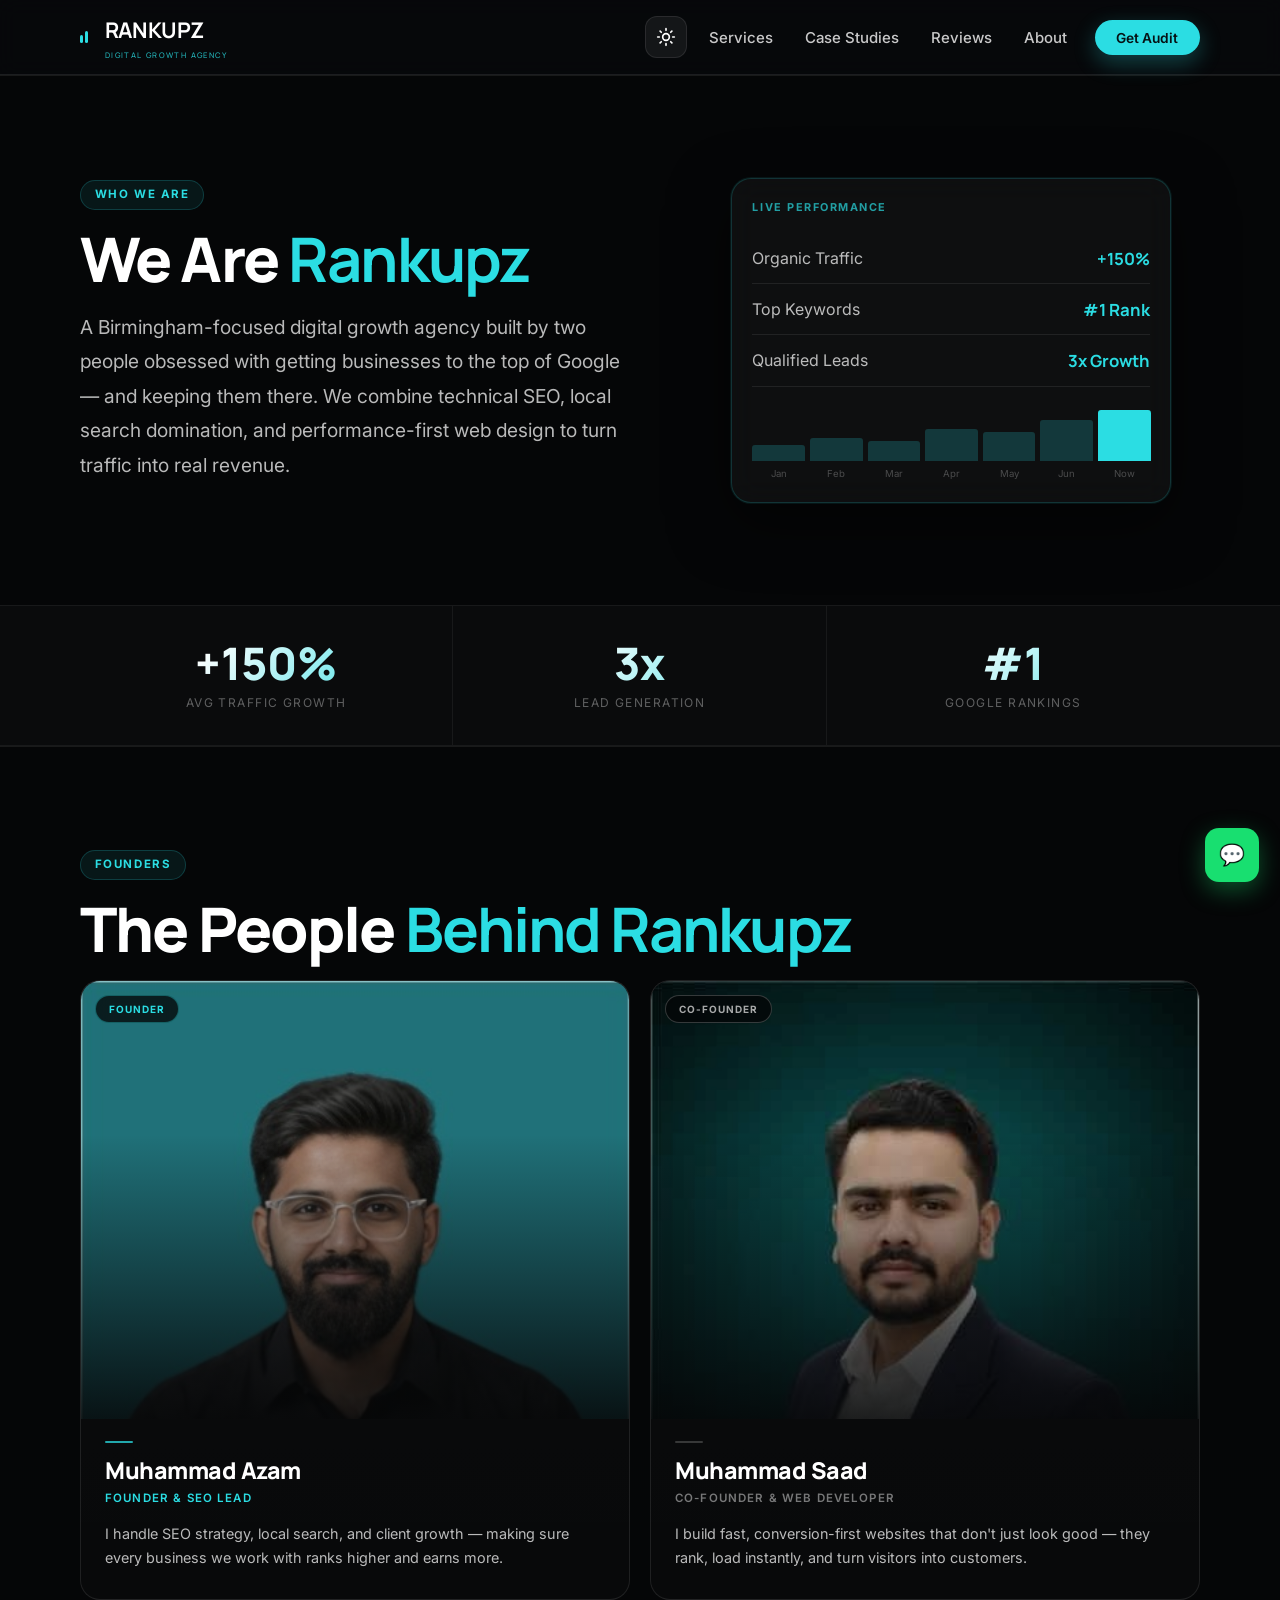
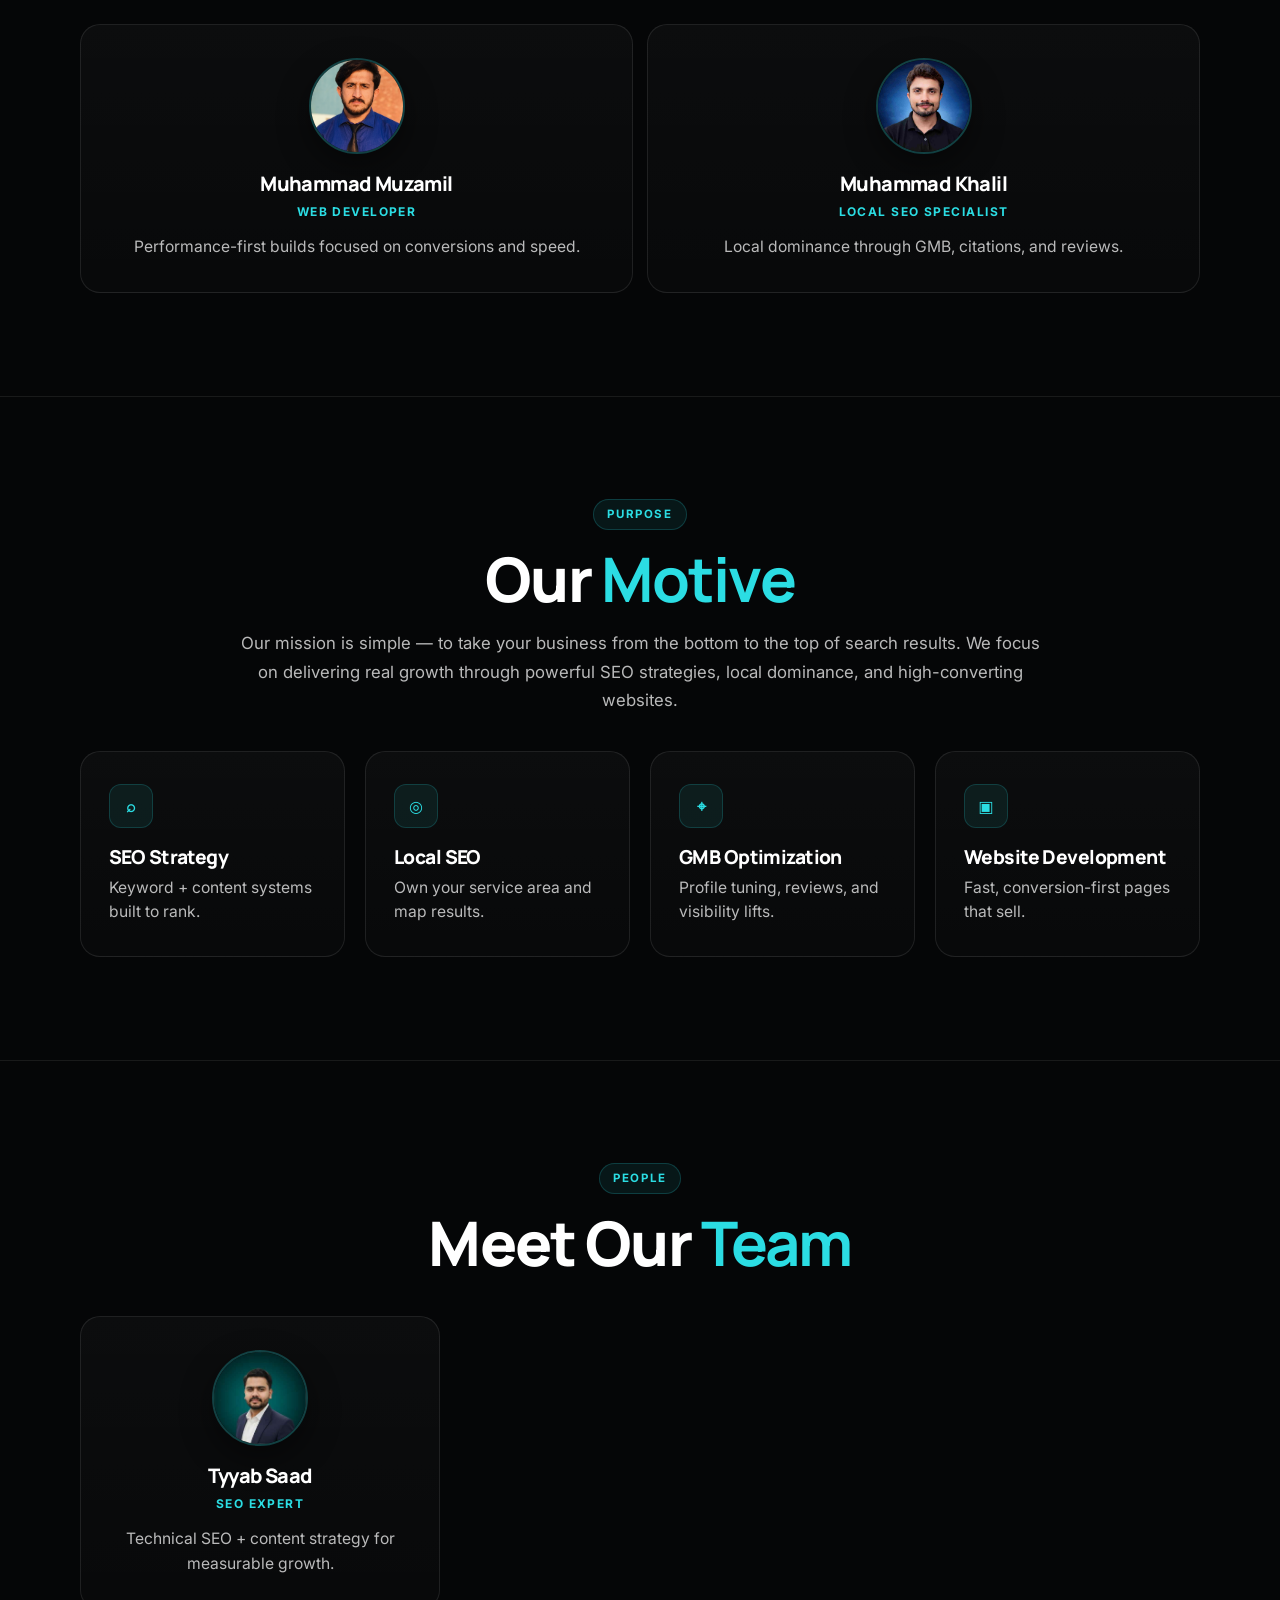
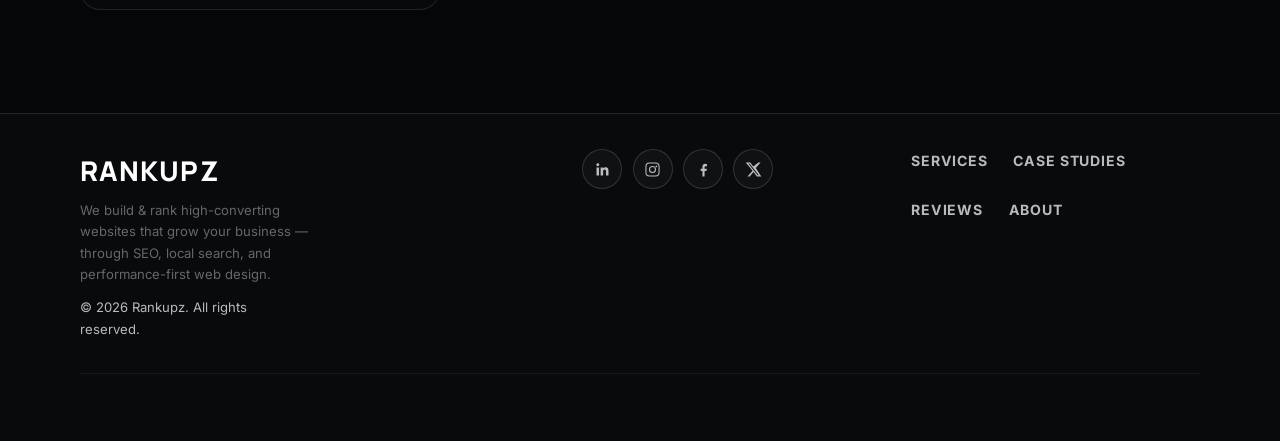
==== commit 0feb8ffc: "Add files via upload" ====
--- a/about.html
+++ b/about.html
@@ -59,10 +59,45 @@
 
   <main id="main">
     <section class="section about-hero-section">
-      <div class="container">
-        <p class="section-label">Who We Are</p>
-        <h1 class="section-title">We Are <span class="accent">Rankupz</span></h1>
-        <p class="about-lead">A Birmingham-focused digital growth agency built by two people obsessed with getting businesses to the top of Google — and keeping them there. We combine technical SEO, local search domination, and performance-first web design to turn traffic into real revenue.</p>
+      <div class="container about-hero-layout">
+
+        <!-- LEFT: existing text content (keep exactly as is) -->
+        <div class="about-hero-content">
+          <p class="section-label">Who We Are</p>
+          <h1 class="section-title">We Are <span class="accent">Rankupz</span></h1>
+          <p class="about-lead">A Birmingham-focused digital growth agency built by two people obsessed with getting businesses to the top of Google — and keeping them there. We combine technical SEO, local search domination, and performance-first web design to turn traffic into real revenue.</p>
+        </div>
+
+        <!-- RIGHT: performance panel (copy EXACTLY from index.html hero) -->
+        <div class="hero-visual">
+          <div class="hero-panel">
+            <p class="hero-panel-label">Live Performance</p>
+            <div class="hero-panel-row">
+              <span>Organic Traffic</span><strong>+150%</strong>
+            </div>
+            <div class="hero-panel-row">
+              <span>Top Keywords</span><strong>#1 Rank</strong>
+            </div>
+            <div class="hero-panel-row">
+              <span>Qualified Leads</span><strong>3x Growth</strong>
+            </div>
+            <div class="hero-chart" aria-hidden="true">
+              <span class="hero-bar" style="height:28%"></span>
+              <span class="hero-bar" style="height:42%"></span>
+              <span class="hero-bar" style="height:36%"></span>
+              <span class="hero-bar" style="height:58%"></span>
+              <span class="hero-bar" style="height:52%"></span>
+              <span class="hero-bar" style="height:74%"></span>
+              <span class="hero-bar hero-bar--active" style="height:92%"></span>
+            </div>
+            <div class="hero-chart-months" aria-hidden="true">
+              <span>Jan</span><span>Feb</span><span>Mar</span>
+              <span>Apr</span><span>May</span><span>Jun</span>
+              <span>Now</span>
+            </div>
+          </div>
+        </div>
+
       </div>
     </section>
 
--- a/style.css
+++ b/style.css
@@ -2255,6 +2255,26 @@
   margin-top: 0.5rem;
 }
 
+.about-hero-layout {
+  display: grid;
+  grid-template-columns: minmax(0, 1.05fr) minmax(0, 0.95fr);
+  gap: clamp(2.6rem, 6vw, 4.6rem);
+  align-items: center;
+}
+
+.about-hero-content {
+  max-width: 40rem;
+}
+
+@media (max-width: 960px) {
+  .about-hero-layout {
+    grid-template-columns: 1fr;
+  }
+  .about-hero-content {
+    max-width: none;
+  }
+}
+
 /* Stats Band */
 .about-stats-band {
   border-top: 1px solid rgba(255,255,255,0.06);
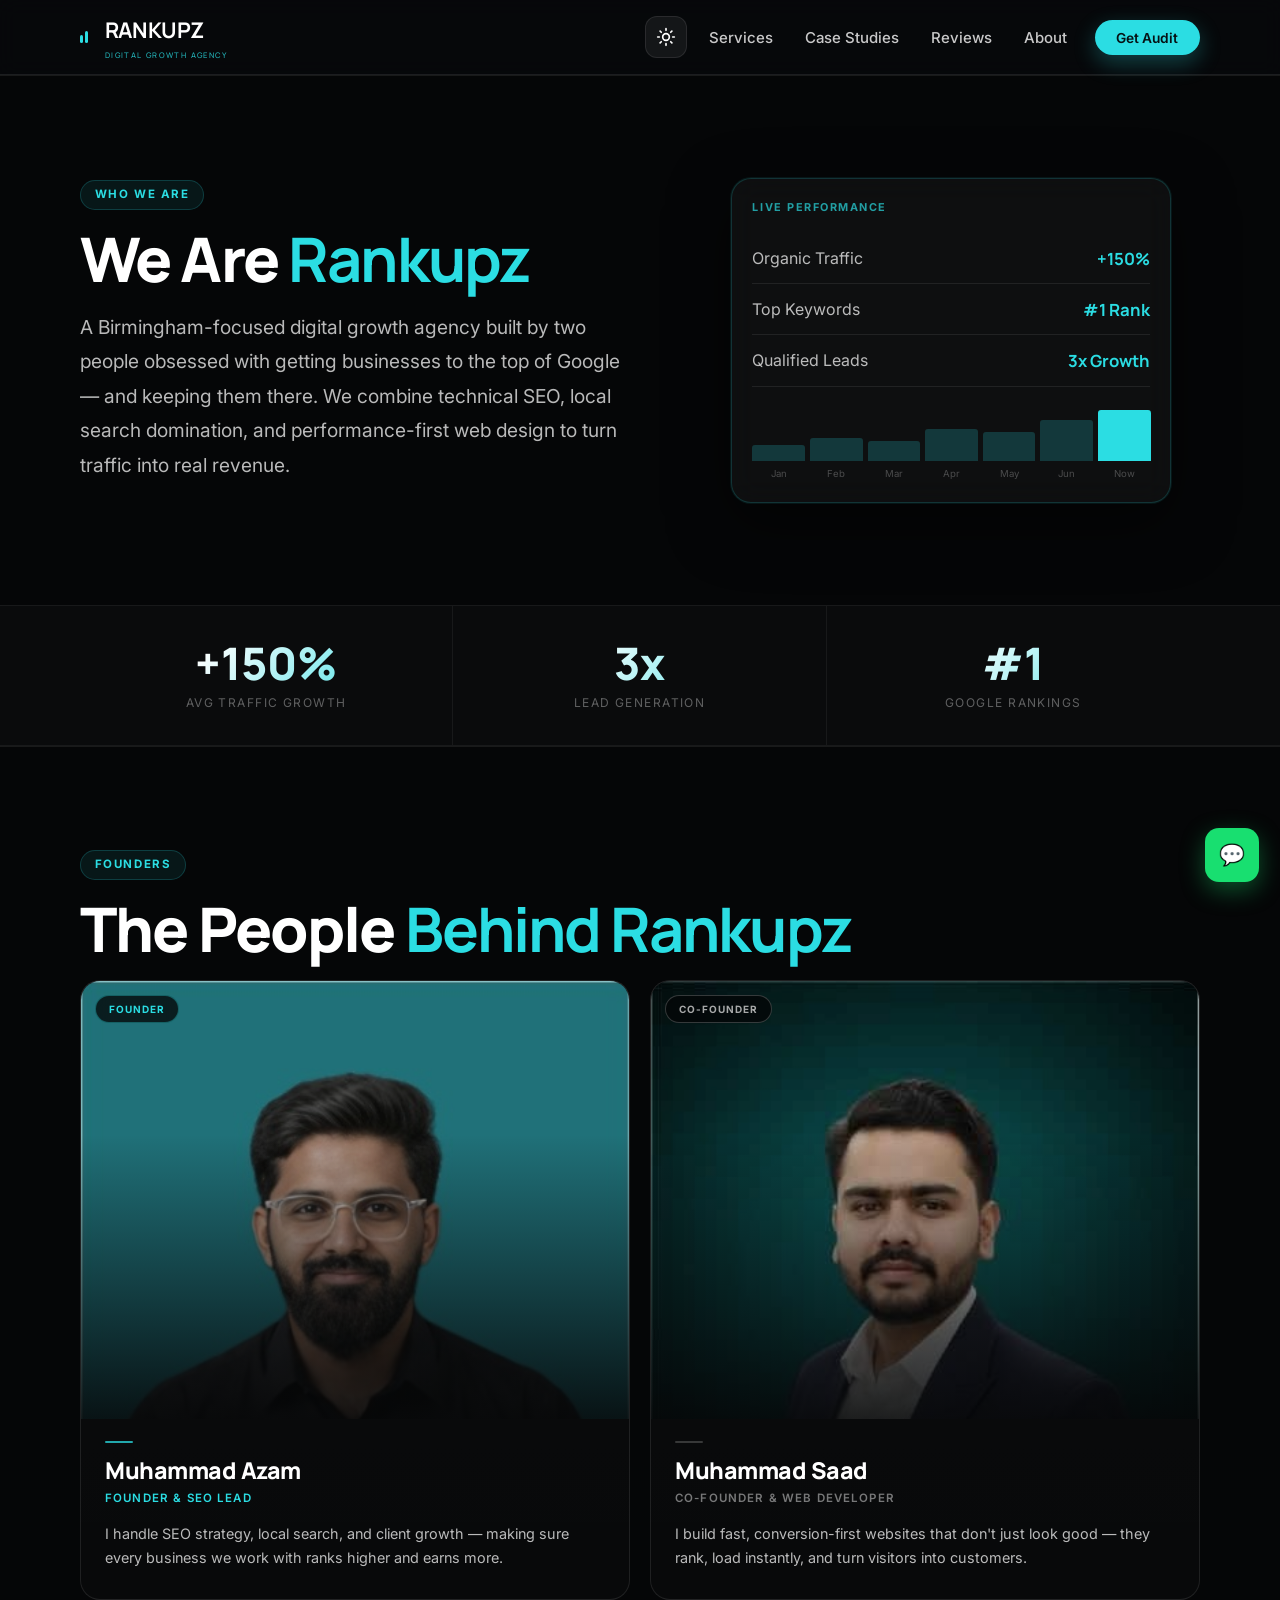
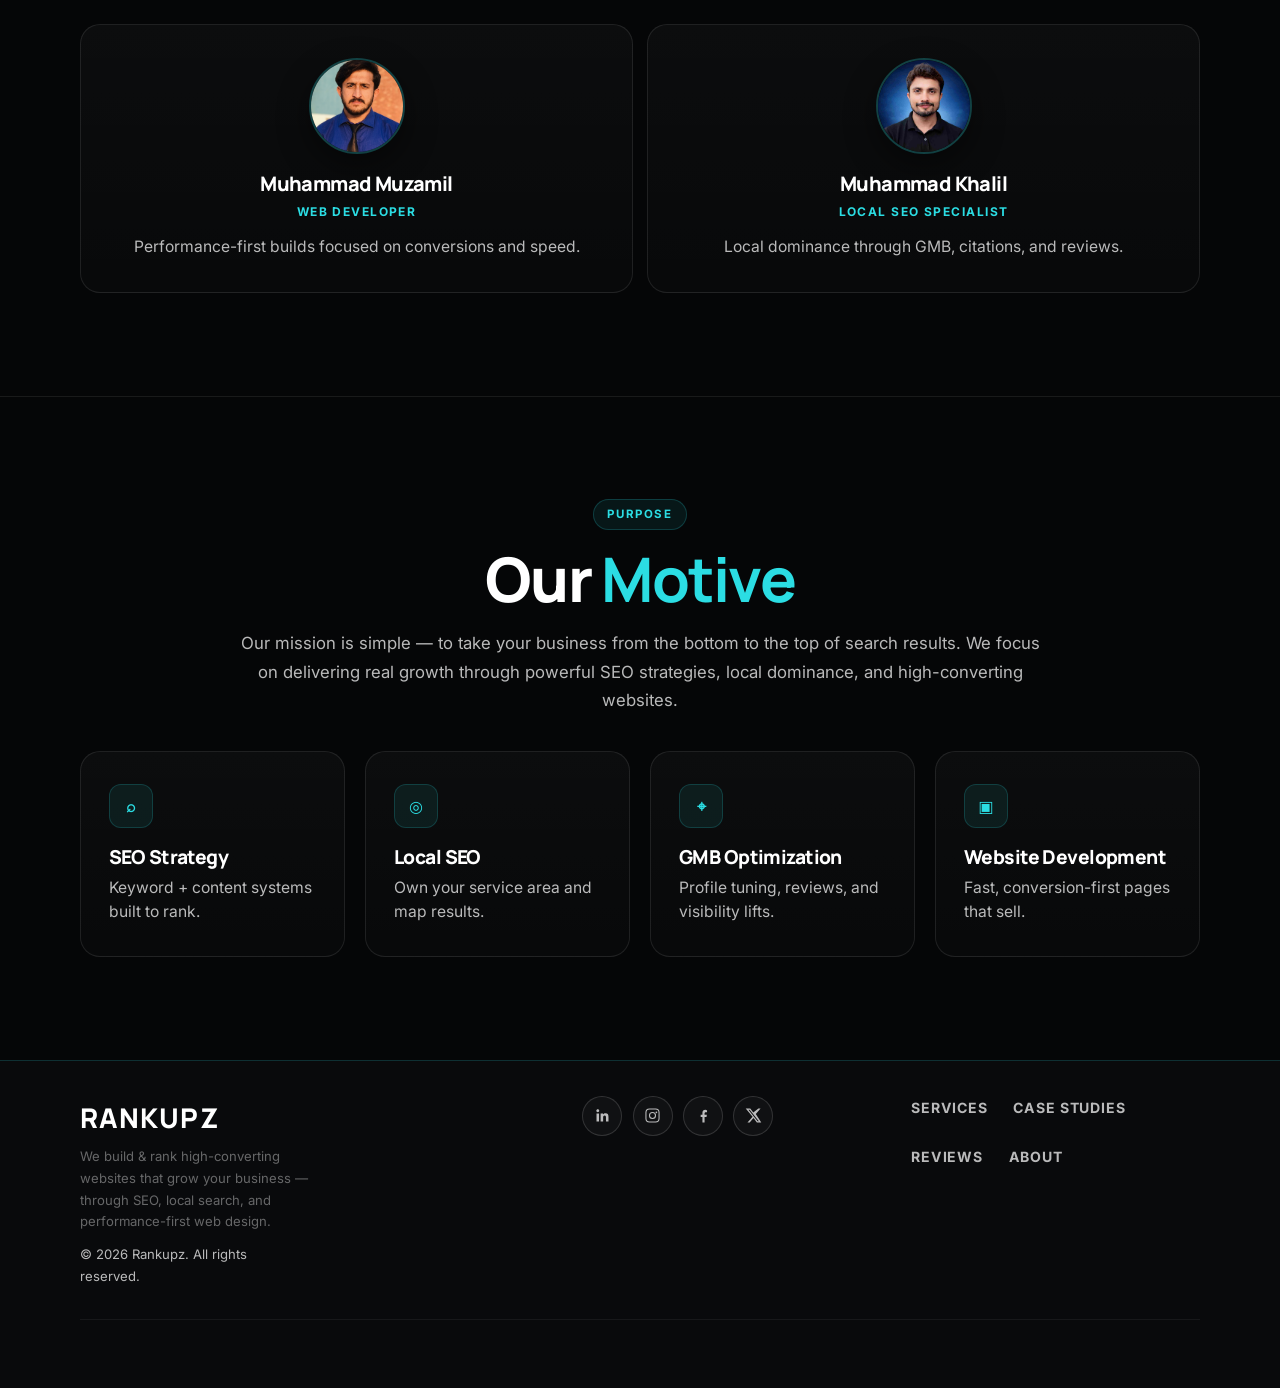
==== commit 3ef26c50: "Add files via upload" ====
--- a/about.html
+++ b/about.html
@@ -212,24 +212,6 @@
       </div>
     </section>
 
-    <!-- ========== MEET OUR TEAM ========== -->
-    <section class="section team-section" aria-labelledby="team-title">
-      <div class="container">
-        <header class="team-header reveal">
-          <p class="section-label">People</p>
-          <h2 id="team-title" class="section-title">Meet Our <span class="accent">Team</span></h2>
-        </header>
-
-        <div class="team-grid">
-          <article class="team-card reveal" data-delay="0">
-            <img class="team-avatar" src="saad.jpg" alt="Tyyab Saad photo" />
-            <h3 class="team-name">Tyyab Saad</h3>
-            <p class="team-role">SEO Expert</p>
-            <p class="team-bio">Technical SEO + content strategy for measurable growth.</p>
-          </article>
-        </div>
-      </div>
-    </section>
   </main>
 
   <footer class="site-footer">
